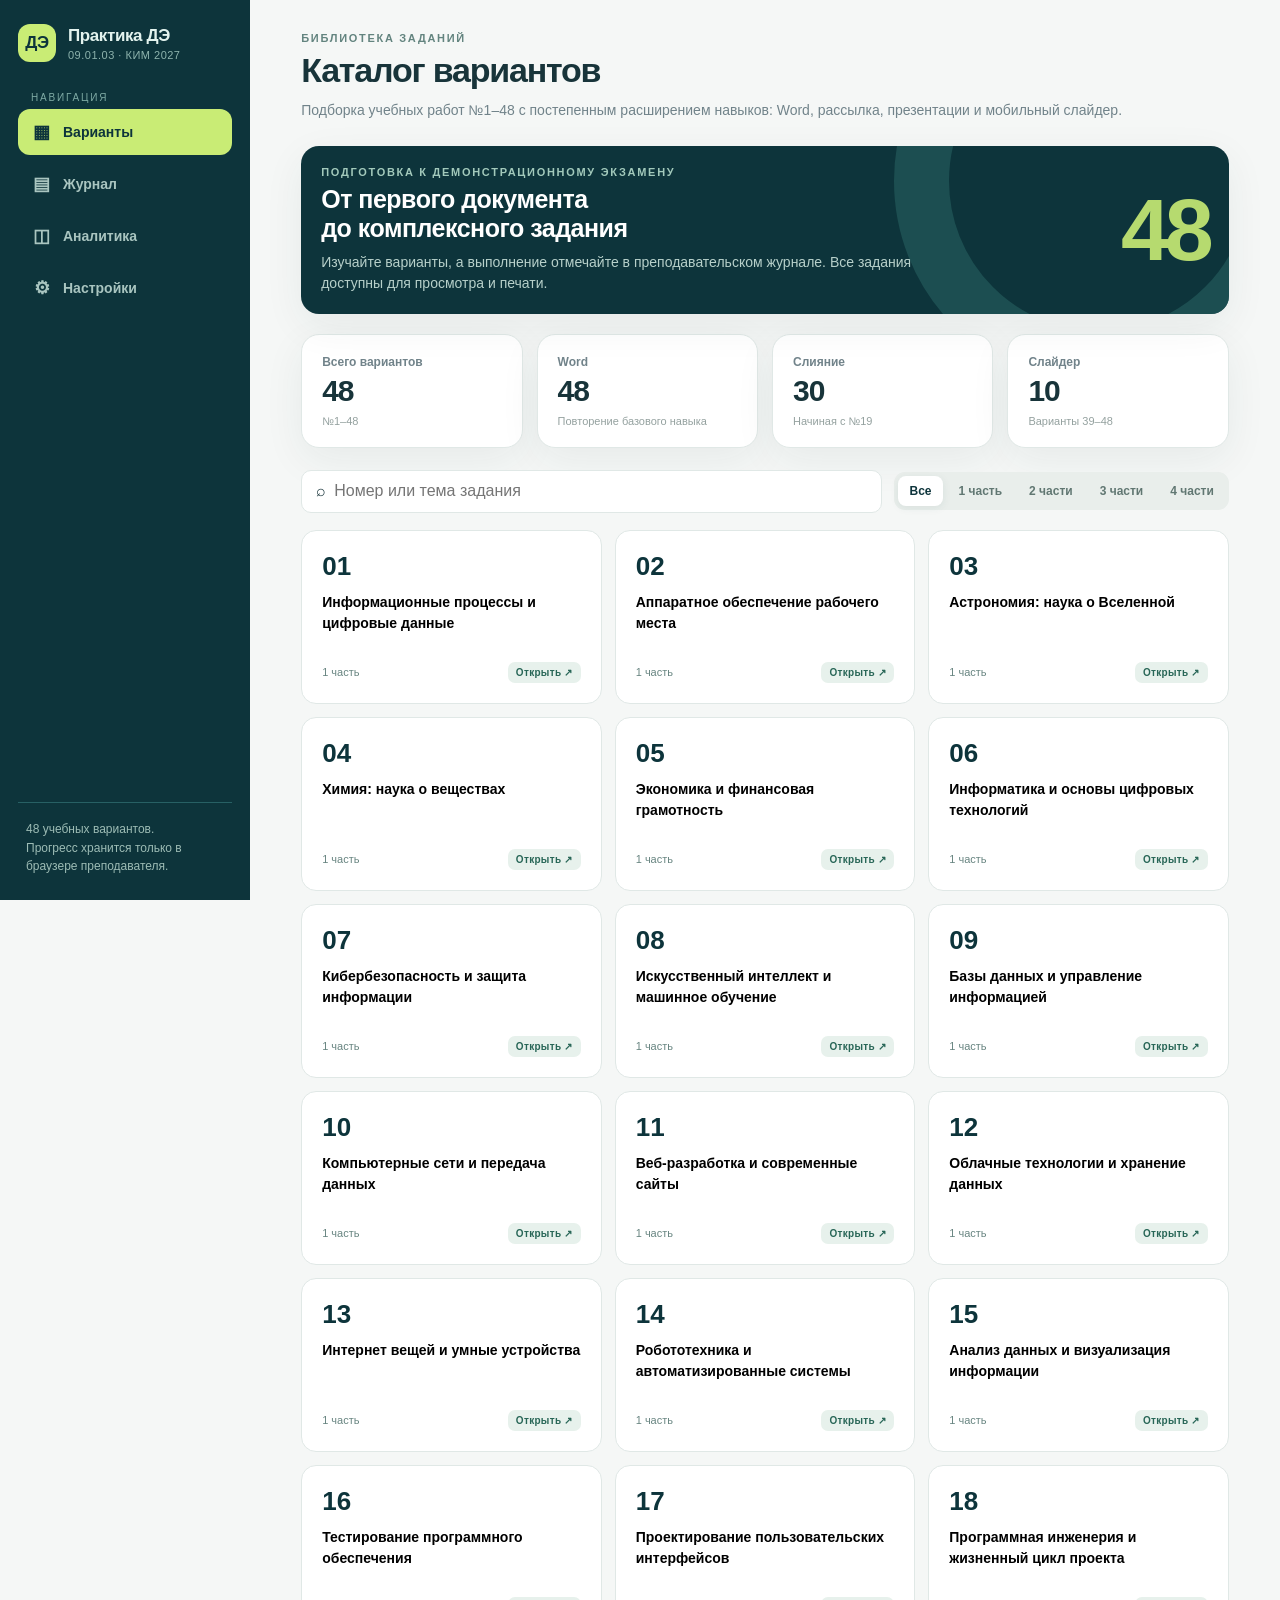
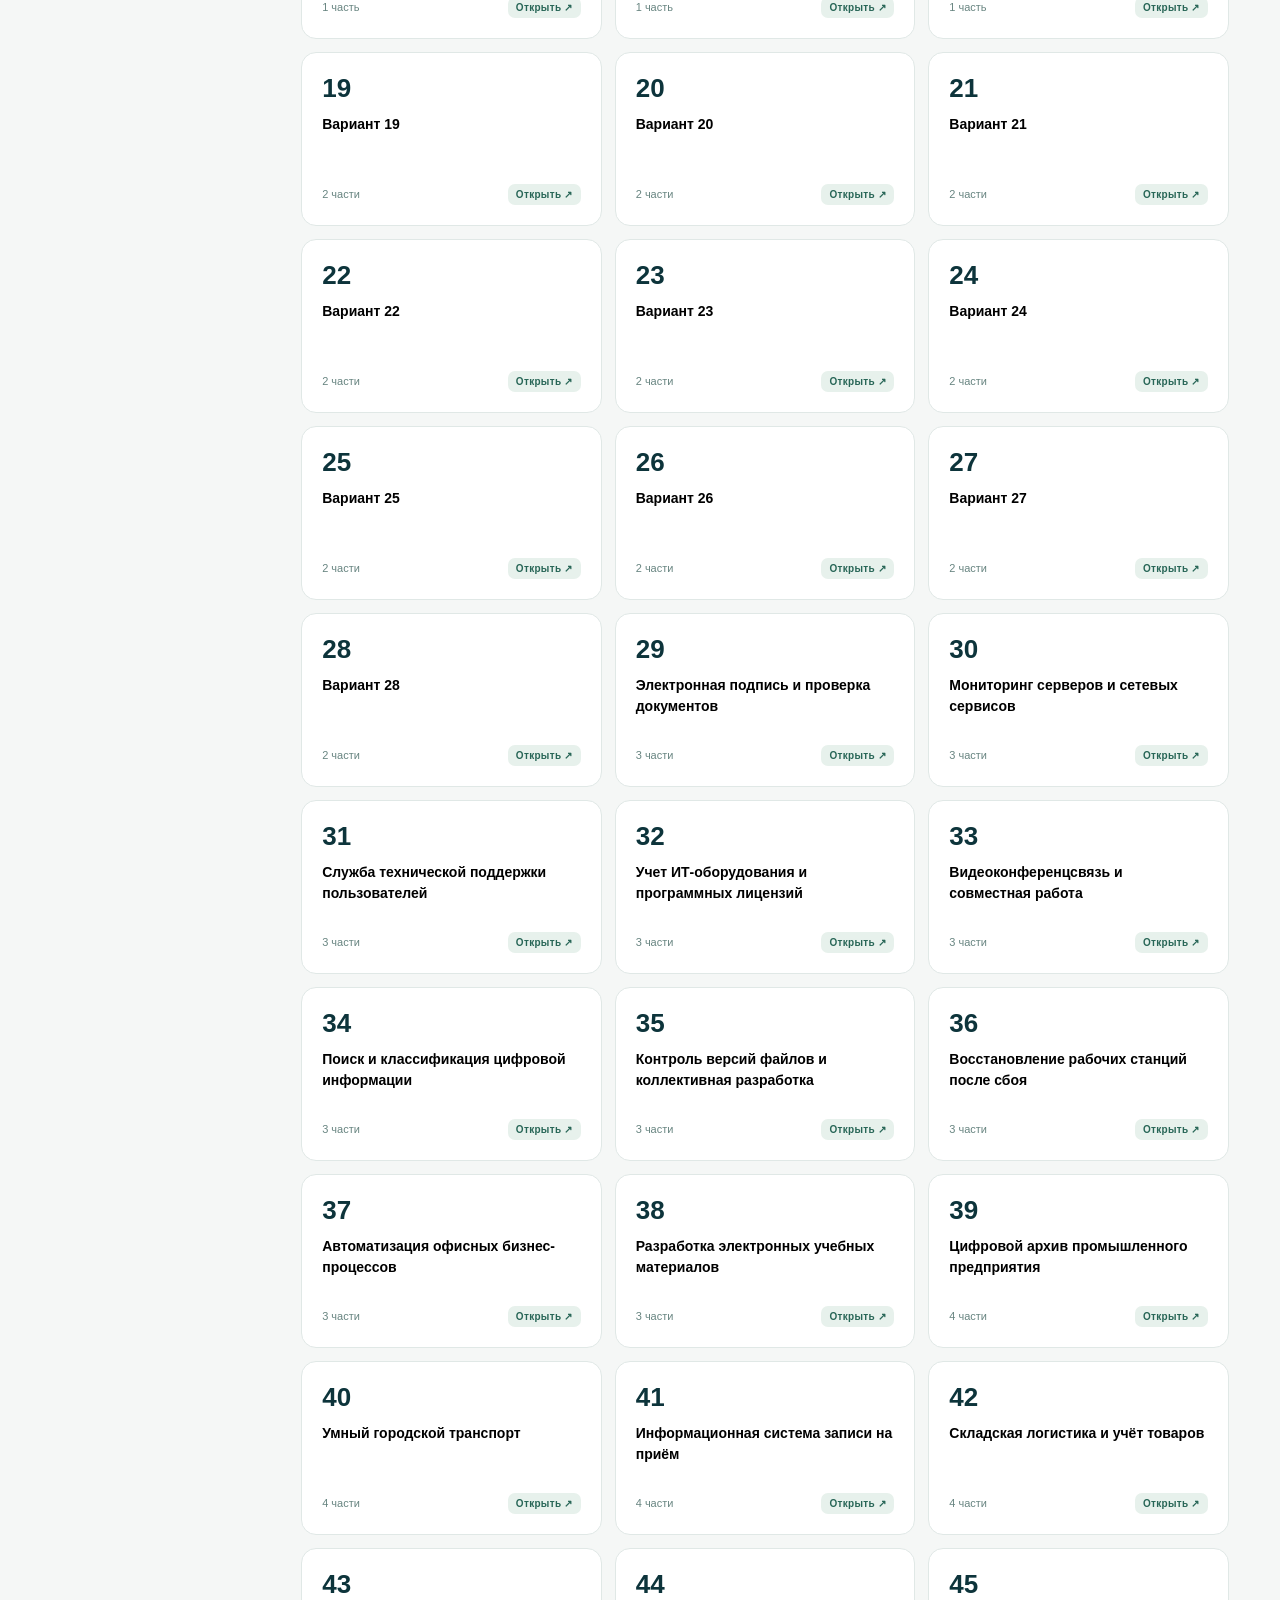
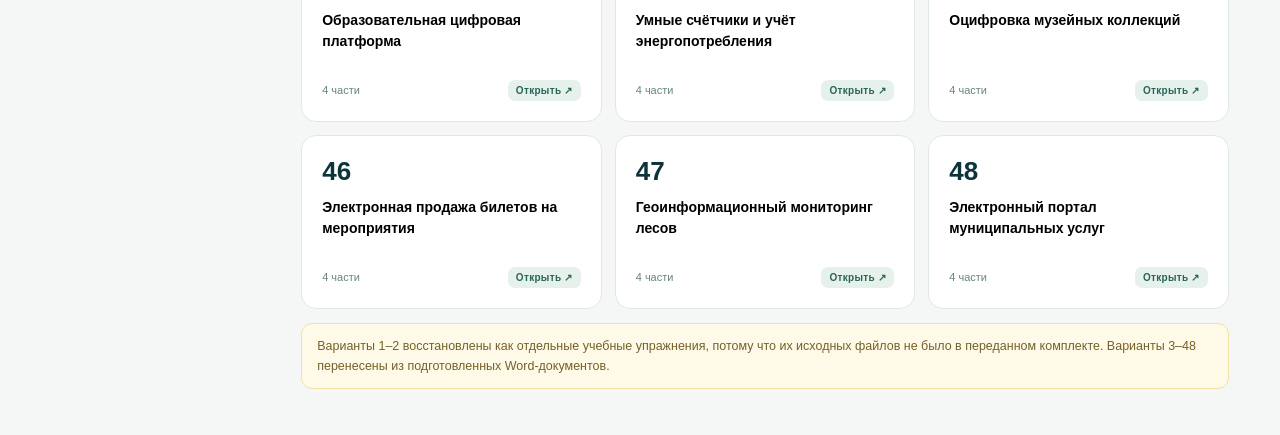
==== index.html @ da694d98 "Move DE 09.01.03 practice site to its own repository" ====
<!doctype html>
<html lang="ru"><head><meta charset="utf-8"><meta name="viewport" content="width=device-width,initial-scale=1"><meta name="theme-color" content="#0f3e45"><meta name="description" content="Варианты 1–48 по подготовке к демонстрационному экзамену 09.01.03 и личный журнал успеваемости."><title>Практика ДЭ · варианты и журнал</title><link rel="stylesheet" href="styles.css?v=20261108-3"></head>
<body><div id="app"><div class="loading">Загружаем практикум…</div></div><script src="variants-data.js?v=20261108-3"></script><script src="kim-visuals-2027.js?v=20261108-3"></script><script src="app.js?v=20261108-3"></script></body></html>
---- styles.css ----
:root{--bg:#f5f7f6;--paper:#fff;--ink:#18343a;--muted:#71838a;--teal:#14535c;--deep:#0d343b;--lime:#c9ec75;--line:#e0e8e6;--shadow:0 12px 40px rgba(25,57,59,.065);--good:#157c58;--warn:#b77a20;--bad:#b94c4c}*{box-sizing:border-box}html{scroll-behavior:smooth}body{font-family:Inter,'Segoe UI',Arial,sans-serif;color:var(--ink);background:var(--bg);margin:0}button,input,select,textarea{font:inherit}button{cursor:pointer}a{color:inherit;text-decoration:none}#app{min-height:100vh}.shell{display:grid;grid-template-columns:250px minmax(0,1fr);min-height:100vh}.sidebar{background:var(--deep);color:#e3f3ee;padding:24px 18px;display:flex;flex-direction:column;gap:24px;position:sticky;top:0;height:100vh}.brand{display:flex;gap:12px;align-items:center;font-weight:800;font-size:17px;letter-spacing:-.4px}.brand-icon{height:38px;width:38px;background:var(--lime);color:var(--deep);display:grid;place-items:center;border-radius:12px;font-weight:900}.brand small{display:block;color:#8db3ad;font-size:11px;font-weight:500;letter-spacing:.5px;margin-top:3px}.side-label{font-size:10px;text-transform:uppercase;letter-spacing:1.8px;color:#7eaaa4;margin:6px 13px}.nav{display:flex;flex-direction:column;gap:6px}.nav button{border:0;color:#a9c5c0;background:transparent;text-align:left;border-radius:12px;display:flex;gap:12px;padding:12px 14px;align-items:center;font-size:14px;font-weight:600;width:100%}.nav button:hover{background:#1a5055;color:white}.nav button.active{color:var(--deep);background:var(--lime)}.nav .glyph{font-size:18px;width:19px;text-align:center}.side-foot{margin-top:auto;border-top:1px solid #276064;padding:17px 8px 0;color:#9dbcb5;font-size:12px;line-height:1.55}.main{padding:32px clamp(18px,4vw,56px);min-width:0}.page-top{display:flex;align-items:center;justify-content:space-between;gap:15px;flex-wrap:wrap;margin-bottom:24px}.eyebrow{color:#63847f;font-size:11px;letter-spacing:1.7px;text-transform:uppercase;font-weight:800;margin-bottom:7px}.h1{font-size:clamp(25px,3vw,34px);letter-spacing:-1.2px;margin:0;line-height:1.13}.subtitle{font-size:14px;color:var(--muted);margin:10px 0 0;max-width:850px;line-height:1.6}.btn{display:inline-flex;gap:8px;align-items:center;justify-content:center;border-radius:10px;border:1px solid var(--line);padding:10px 15px;background:#fff;color:var(--ink);font-weight:650;font-size:13px;white-space:nowrap}.btn:hover{background:#eef6f2}.btn:focus-visible,.nav button:focus-visible,.variant-card:focus-visible,input:focus-visible,select:focus-visible{outline:3px solid #a5d5a0;outline-offset:2px}.btn.primary{background:var(--teal);color:#fff;border-color:var(--teal)}.btn.primary:hover{background:var(--deep)}.btn.dark{background:var(--deep);color:#fff;border-color:var(--deep)}.btn.bad{color:var(--bad);border-color:#efd4d4}.btn.small{padding:7px 10px;font-size:12px}.btn:disabled{opacity:.5;cursor:not-allowed}.row{display:flex;align-items:center;gap:10px}.row.wrap{flex-wrap:wrap}.grow{flex:1}.card{border:1px solid var(--line);border-radius:18px;background:var(--paper);box-shadow:var(--shadow);padding:20px}.hero{background:var(--deep);border:0;color:#fff;display:flex;align-items:center;justify-content:space-between;gap:20px;min-height:164px;position:relative;overflow:hidden}.hero:before{content:'';width:300px;height:300px;border:55px solid #235a5b;position:absolute;border-radius:50%;right:-75px;top:-170px;opacity:.7}.hero p{color:#b7d0ca;margin:9px 0 0;font-size:14px;line-height:1.5;max-width:620px}.hero h2{font-size:25px;margin:0;position:relative;letter-spacing:-.5px}.hero .number{font-size:88px;letter-spacing:-5px;color:var(--lime);font-weight:900;opacity:.9;position:relative}.stats{display:grid;grid-template-columns:repeat(4,minmax(0,1fr));gap:14px;margin:20px 0}.stat .stat-value{font-size:30px;letter-spacing:-1px;font-weight:850;margin:5px 0}.stat .stat-label{font-size:12px;color:var(--muted);font-weight:650}.stat .stat-note{font-size:11px;color:#94a19f;margin-top:7px}.toolbar{display:flex;align-items:center;gap:12px;margin:22px 0 17px;flex-wrap:wrap}.search{display:flex;gap:8px;align-items:center;background:#fff;border:1px solid var(--line);border-radius:10px;padding:0 14px;min-height:43px;flex:1;min-width:180px}.search input{background:transparent;border:0;outline:0;padding:10px 0;width:100%;min-width:0}.filter-tabs{display:flex;gap:5px;padding:4px;background:#e9eeeb;border-radius:11px;flex-wrap:wrap}.filter-tabs button{border:0;background:transparent;color:#617772;padding:8px 11px;border-radius:8px;font-size:12px;font-weight:700}.filter-tabs button.active{background:#fff;color:var(--deep);box-shadow:0 2px 8px #1c514e14}.variant-grid{display:grid;grid-template-columns:repeat(auto-fill,minmax(228px,1fr));gap:13px}.variant-card{padding:20px;border:1px solid var(--line);border-radius:15px;background:#fff;display:flex;flex-direction:column;align-items:stretch;text-align:left;min-height:174px;transition:transform .16s,box-shadow .16s}.variant-card:hover{transform:translateY(-2px);box-shadow:var(--shadow);border-color:#9dcbb6}.variant-card .variant-id{font-size:26px;font-weight:850;color:var(--deep)}.variant-card h3{font-size:14px;line-height:1.5;font-weight:700;margin:10px 0 12px}.variant-card .variant-footer{margin-top:auto;display:flex;align-items:center;justify-content:space-between;color:#688581;font-size:11px}.chip{border-radius:7px;background:#e7f1ec;color:#286657;padding:5px 8px;font-size:10px;font-weight:800;letter-spacing:.3px}.chip.muted{background:#f1f1f1;color:#7f8b89}.breadcrumbs{display:flex;gap:8px;align-items:center;color:var(--muted);font-size:12px;margin-bottom:12px}.breadcrumbs button{border:0;background:none;color:var(--teal);padding:0;text-decoration:underline}.task-meta{margin:0 0 20px;display:flex;align-items:center;gap:8px;flex-wrap:wrap}.task-content{font-family:'Segoe UI',Arial,sans-serif;font-size:13.5px;line-height:1.75;overflow-wrap:anywhere}.task-content h2{font-family:Inter,'Segoe UI',Arial,sans-serif;font-size:19px;line-height:1.3;margin:24px 0 10px}.task-content h3{font-size:16px;margin:22px 0 9px}.task-content h4{font-size:14px;margin:19px 0 8px}.task-content p{margin:8px 0}.task-content .task-bullet{margin-left:18px}.task-content img{display:block;max-width:100%;height:auto;margin:10px auto;border-radius:6px}.task-table-wrap{overflow-x:auto;margin:15px 0}.task-table{border-collapse:collapse;min-width:450px;font-size:12px;width:100%}.task-table th,.task-table td{border:1px solid #d1dcd8;text-align:left;vertical-align:top;padding:7px;min-width:75px}.task-table th{background:#eaf2ee}.backlink{border:0;background:none;color:var(--teal);font-size:13px;font-weight:700}.side-panel{background:#f3f8f5;padding:15px 19px;border-radius:13px;color:#345b52;border:1px solid #e0ede5;font-size:13px;line-height:1.6}.panel-grid{display:grid;grid-template-columns:1fr 280px;gap:18px}.notice{background:#fffae7;color:#756029;border:1px solid #f1e1a7;padding:12px 15px;border-radius:11px;font-size:12.5px;line-height:1.6;margin:14px 0}.muted{color:var(--muted)}.table-shell{overflow:auto;background:#fff;border:1px solid var(--line);border-radius:16px;box-shadow:var(--shadow)}.grade-table{border-collapse:separate;border-spacing:0;width:100%;min-width:800px;font-size:12px}.grade-table th,.grade-table td{border-bottom:1px solid #e9efed;padding:9px 10px;text-align:center;vertical-align:middle}.grade-table thead th{position:sticky;top:0;background:#ecf3f0;z-index:3;color:#3c6258;white-space:nowrap}.grade-table .student-name{text-align:left;min-width:250px;position:sticky;left:0;background:#fff;z-index:2;font-weight:650}.grade-table thead .student-name{background:#ecf3f0;z-index:4}.grade-table tr:hover td{background:#f8fcf9}.grade-table tr:hover td.student-name{background:#f8fcf9}.score-cell{font-weight:800;white-space:nowrap}.grade-pill{display:inline-flex;justify-content:center;align-items:center;height:27px;min-width:27px;border-radius:9px;font-size:13px;font-weight:850;background:#edf0f0;color:#87928d}.grade-pill.g5{background:#e1f5e8;color:#167b4c}.grade-pill.g4{background:#e1edff;color:#326aa4}.grade-pill.g3{background:#fff2cc;color:#a06d18}.grade-pill.g2{background:#ffe8e8;color:#b14343}.mark-btn{background:#eff2f1;border:0;border-radius:8px;padding:7px 10px;color:#6b807c;font-weight:700;min-width:50px}.mark-btn.partial{background:#fff1ca;color:#986e1a}.mark-btn.complete{background:#d9f6e8;color:#11674b}.mark-btn:hover{outline:2px solid #aacabb}.empty{padding:50px 24px;text-align:center}.empty h3{margin:10px 0 7px}.empty p{max-width:500px;margin:0 auto 16px;color:var(--muted);line-height:1.6;font-size:13px}.table-actions{display:flex;flex-wrap:wrap;gap:10px}.field,select.field,textarea.field{border:1px solid #cfdcd7;background:#fff;border-radius:10px;padding:11px 13px;min-width:0;width:100%;font-size:13px;color:var(--ink)}.form-label{font-size:12px;font-weight:750;margin:0 0 6px;display:block}.modal-backdrop{position:fixed;inset:0;background:#0b292eb0;z-index:100;display:grid;place-items:center;padding:15px}.modal{background:#fff;width:min(560px,100%);max-height:min(90vh,950px);overflow-y:auto;padding:24px;border-radius:18px;box-shadow:0 25px 80px #09272a50}.modal h2{font-size:21px;margin:0 0 7px;letter-spacing:-.5px}.modal p{color:var(--muted);font-size:13px;line-height:1.55}.modal .modal-footer{display:flex;align-items:center;justify-content:flex-end;gap:10px;margin-top:23px;flex-wrap:wrap}.checkbox-grid{display:grid;grid-template-columns:repeat(8,1fr);gap:8px;margin:15px 0;max-height:230px;overflow-y:auto}.checkbox-grid label{cursor:pointer;font-weight:700;font-size:12px;text-align:center;position:relative;border:1px solid var(--line);padding:9px 3px;border-radius:8px}.checkbox-grid label.selected{background:#d7ebdf;color:#185c47;border-color:#93bca6}.checkbox-grid input{position:absolute;opacity:0;pointer-events:none}.checkrow{display:flex;gap:11px;padding:13px 0;align-items:center;border-bottom:1px solid #edf0ee}.checkrow input{height:20px;width:20px;accent-color:var(--teal)}.checkrow span{font-size:13px}.chart-bars{display:flex;gap:12px;align-items:flex-end;height:160px;margin:20px 0 5px}.chart-bars .column{flex:1;display:flex;align-items:center;flex-direction:column;gap:8px;height:100%;justify-content:flex-end}.bar{width:100%;max-width:80px;border-radius:7px 7px 0 0;background:#8fcdbb;min-height:3px}.bar.g5{background:#69b885}.bar.g4{background:#83a9de}.bar.g3{background:#dfb76a}.bar.g2{background:#dd8f8f}.settings-group{margin-bottom:22px}.settings-group h3{font-size:15px}.group-chip{font-size:12px;padding:8px 10px;border-radius:9px;background:#e8f0eb;color:#275a4e}.privacy{background:#fff6df;border:1px solid #e9dcaa;border-radius:13px;padding:16px 18px;font-size:12.5px;color:#66593a;line-height:1.7}.hidden{display:none!important}.loading{display:grid;place-items:center;min-height:100vh;color:var(--muted)}@media(max-width:850px){.shell{display:block}.sidebar{height:auto;position:relative;padding:12px 16px;display:block}.brand{display:none}.side-label,.side-foot{display:none}.nav{flex-direction:row;overflow-x:auto}.nav button{width:auto;white-space:nowrap;padding:10px}.main{padding:22px 14px}.panel-grid{grid-template-columns:1fr}.stats{grid-template-columns:repeat(2,minmax(0,1fr))}.hero .number{font-size:55px}.checkbox-grid{grid-template-columns:repeat(6,1fr)}}@media print{.sidebar,.page-top .row,.toolbar,.breadcrumbs,.task-meta .btn,.btn,.notice,.side-panel{display:none!important}.shell{display:block}.main{padding:0}.card{box-shadow:none;border:0}.panel-grid{display:block}.task-content{font-size:11pt}}
/* Оригинальный формат уведомления для учебного слияния (варианты 39–48). */
.kim-letter{font-family:Arial,'Segoe UI',sans-serif;font-size:13px;line-height:1.27;color:#111;background:#fff;border:1px solid #ddd;padding:18px 18px 20px;max-width:870px;margin:15px auto;overflow-wrap:normal;word-break:normal}
.kim-letter-header{display:grid;grid-template-columns:58% 42%;border:1px solid #444;align-items:stretch;min-height:218px}
.kim-letter-sender{padding:10px 11px;line-height:1.21;overflow-wrap:anywhere}
.kim-letter-recipient{border-left:1px solid #444;padding:16px 12px;display:flex;flex-direction:column;justify-content:center;line-height:1.45;overflow-wrap:anywhere}
.kim-letter-subject{margin-top:20px}
.kim-letter-greeting{text-align:center;margin-top:25px;font-size:13px}
.kim-letter-underline{display:inline-block;border-bottom:1px solid #333;min-width:155px;padding-bottom:1px}
.kim-letter-hint{font-size:10.5px;font-style:italic;text-align:center;margin-top:6px}
.task-content .kim-letter p{margin:22px 0 0}
.task-content .kim-letter p.kim-letter-signoff{margin-top:22px}
.task-content .kim-letter p.kim-letter-signature{margin-top:12px}
@media(max-width:700px){.kim-letter{font-size:11px;padding:8px}.kim-letter-sender,.kim-letter-recipient{padding:8px;font-size:10px}.kim-letter-greeting{margin-top:16px}.kim-letter-underline{min-width:105px}}
@media print{.kim-letter{border:0;max-width:none;padding:0;margin:18px 0;break-inside:avoid}.kim-letter-header{min-height:210px}}

/* Иллюстрация слайдера для учебных вариантов 39–48. */
.slider-example-figure{margin:18px 0 24px;padding:14px;background:#eef4f5;border:1px solid #d8e4e7;border-radius:16px}
.slider-example-figure img{display:block;width:100%;height:auto;max-width:740px;margin:0 auto;border-radius:12px}
.slider-example-figure figcaption{font-size:13px;line-height:1.55;color:#405e66;margin:10px 6px 2px;text-align:center}
.kim-demo-tip{font-size:13px;border-left:3px solid #368196;background:#eef6f8;padding:12px 14px;margin:15px 0}
@media print{.slider-example-figure{break-inside:avoid}.kim-demo-tip{break-inside:avoid}}
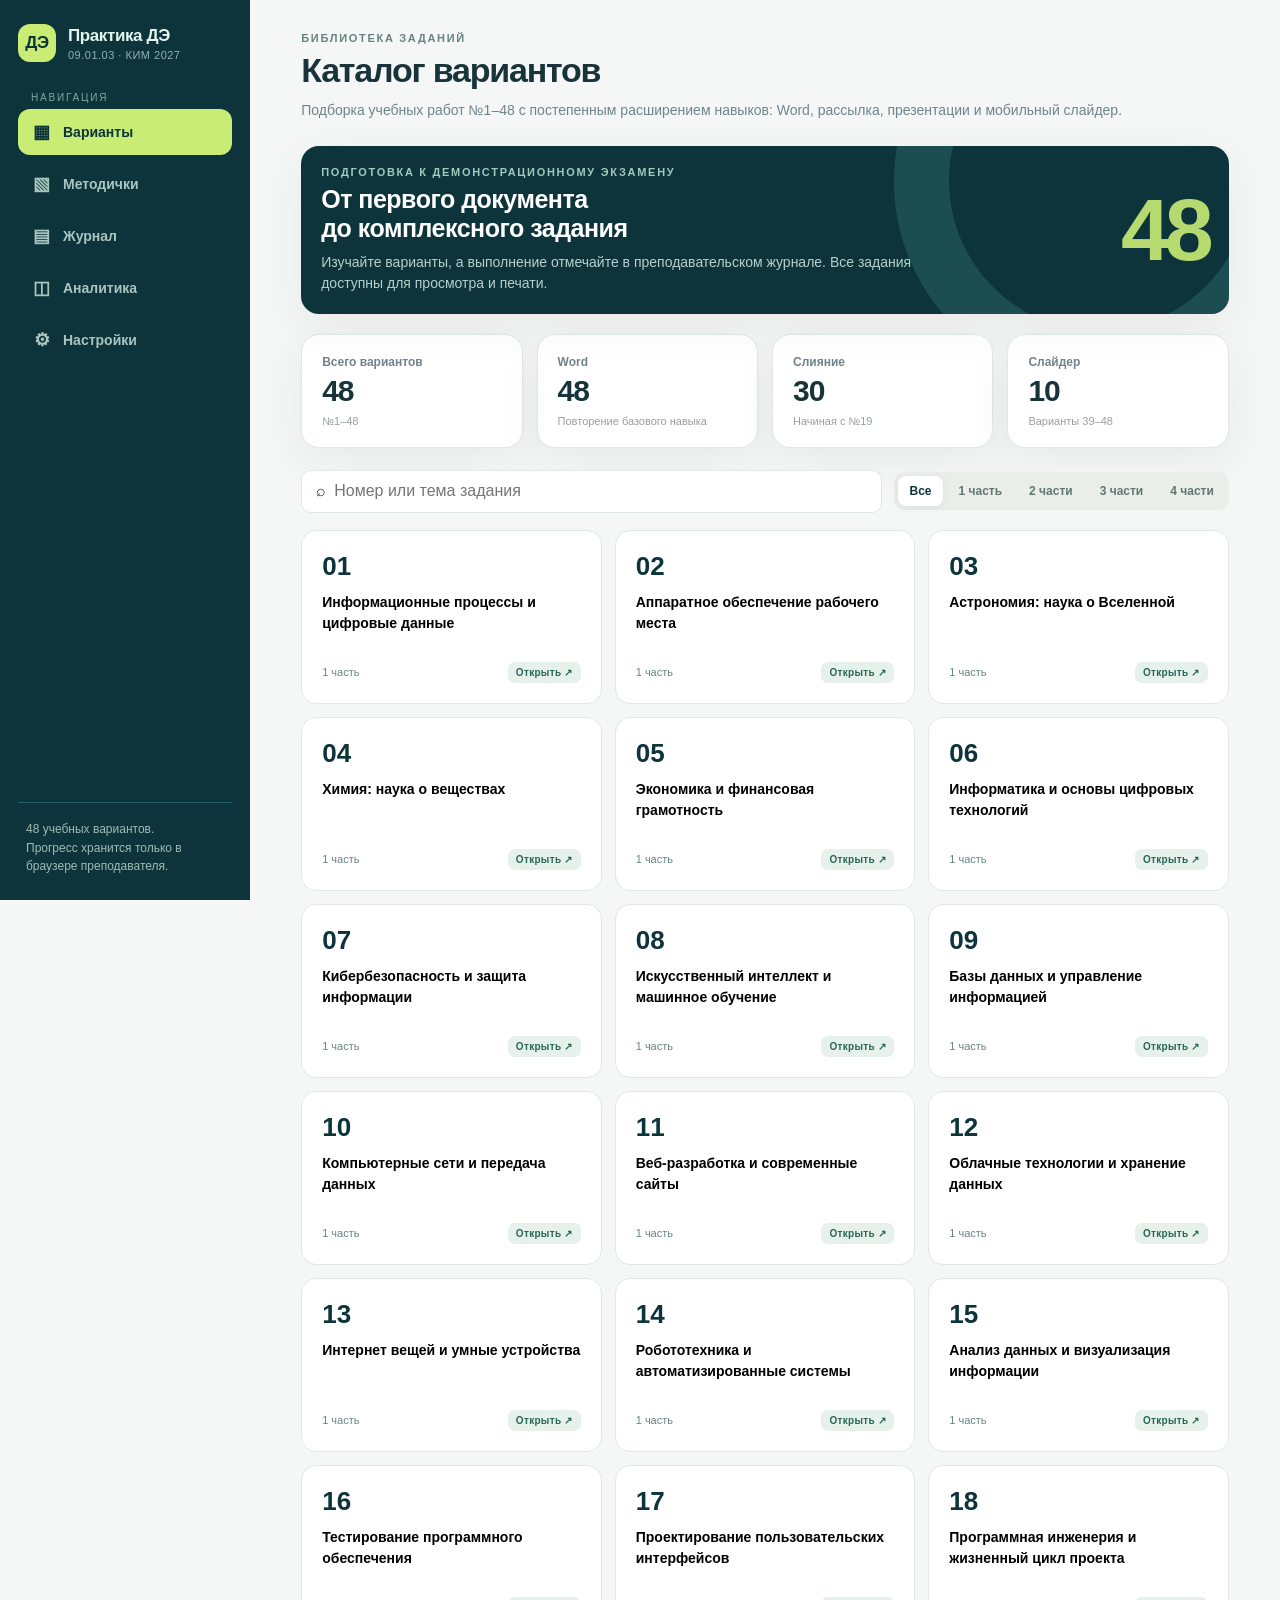
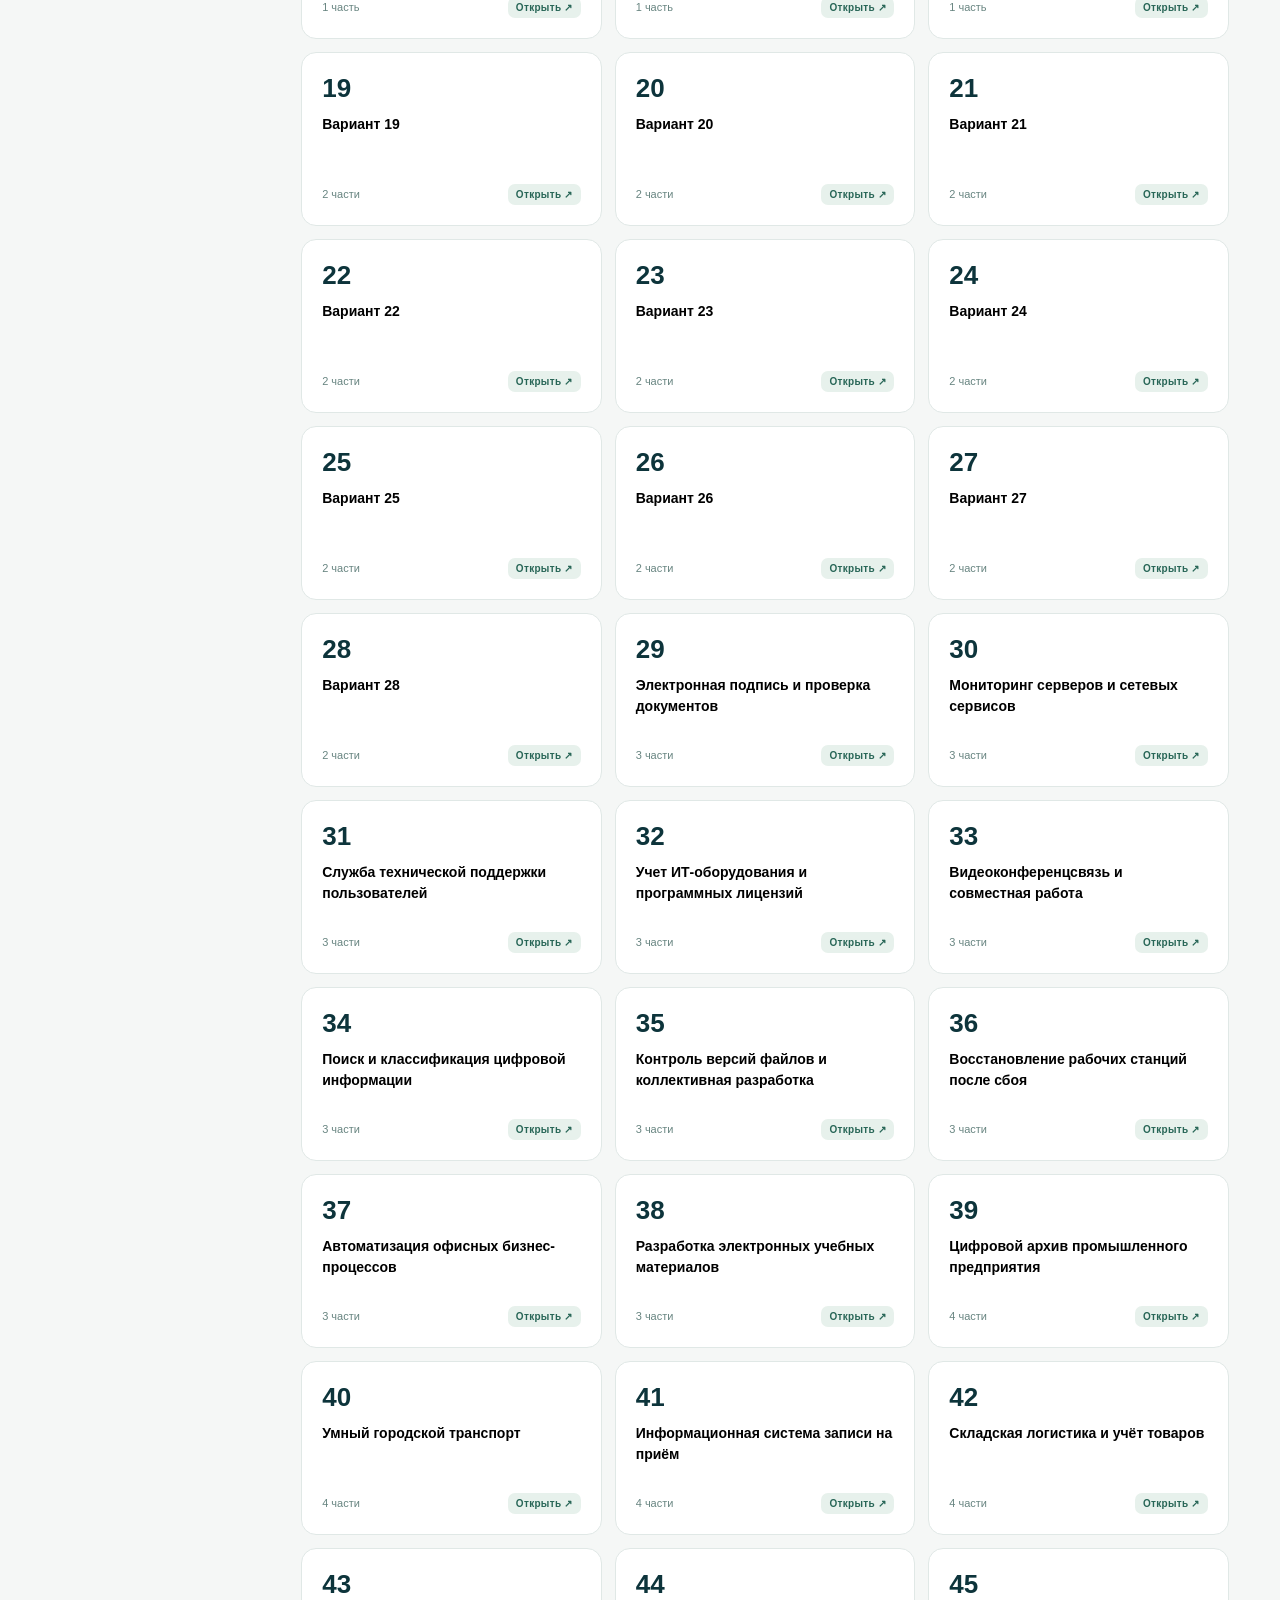
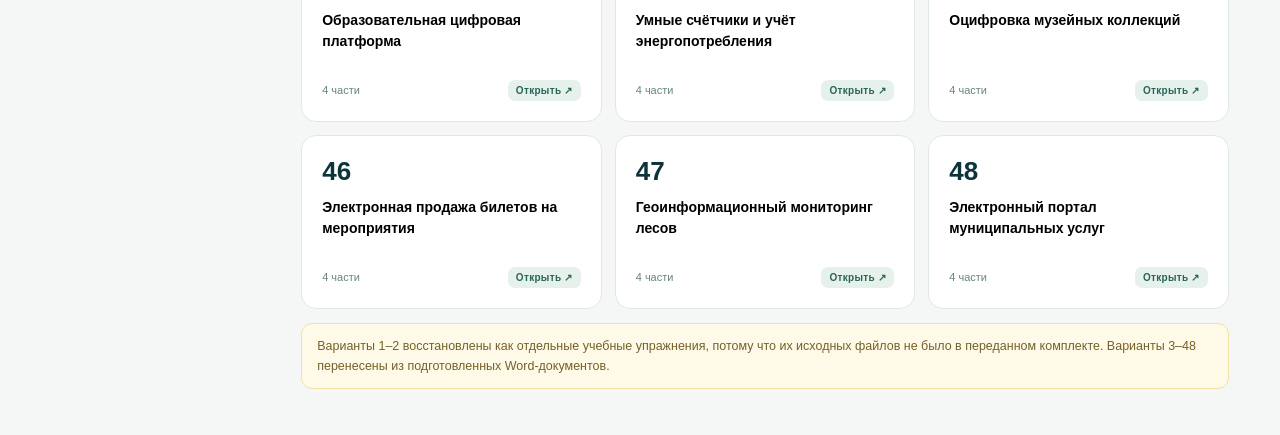
==== commit 04dd5998: "Add step-by-step guides for all four practice tasks" ====
--- a/index.html
+++ b/index.html
@@ -1,3 +1,3 @@
 <!doctype html>
-<html lang="ru"><head><meta charset="utf-8"><meta name="viewport" content="width=device-width,initial-scale=1"><meta name="theme-color" content="#0f3e45"><meta name="description" content="Варианты 1–48 по подготовке к демонстрационному экзамену 09.01.03 и личный журнал успеваемости."><title>Практика ДЭ · варианты и журнал</title><link rel="stylesheet" href="styles.css?v=20261108-3"></head>
-<body><div id="app"><div class="loading">Загружаем практикум…</div></div><script src="variants-data.js?v=20261108-3"></script><script src="kim-visuals-2027.js?v=20261108-3"></script><script src="app.js?v=20261108-3"></script></body></html>+<html lang="ru"><head><meta charset="utf-8"><meta name="viewport" content="width=device-width,initial-scale=1"><meta name="theme-color" content="#0f3e45"><meta name="description" content="Варианты 1–48 по подготовке к демонстрационному экзамену 09.01.03 с пошаговыми методичками и личным журналом успеваемости."><title>Практика ДЭ · варианты и журнал</title><link rel="stylesheet" href="styles.css?v=20261109-1"></head>
+<body><div id="app"><div class="loading">Загружаем практикум…</div></div><script src="variants-data.js?v=20261108-3"></script><script src="kim-visuals-2027.js?v=20261108-3"></script><script src="app.js?v=20261109-1"></script></body></html>
--- a/styles.css
+++ b/styles.css
@@ -1,4 +1,4 @@
-:root{--bg:#f5f7f6;--paper:#fff;--ink:#18343a;--muted:#71838a;--teal:#14535c;--deep:#0d343b;--lime:#c9ec75;--line:#e0e8e6;--shadow:0 12px 40px rgba(25,57,59,.065);--good:#157c58;--warn:#b77a20;--bad:#b94c4c}*{box-sizing:border-box}html{scroll-behavior:smooth}body{font-family:Inter,'Segoe UI',Arial,sans-serif;color:var(--ink);background:var(--bg);margin:0}button,input,select,textarea{font:inherit}button{cursor:pointer}a{color:inherit;text-decoration:none}#app{min-height:100vh}.shell{display:grid;grid-template-columns:250px minmax(0,1fr);min-height:100vh}.sidebar{background:var(--deep);color:#e3f3ee;padding:24px 18px;display:flex;flex-direction:column;gap:24px;position:sticky;top:0;height:100vh}.brand{display:flex;gap:12px;align-items:center;font-weight:800;font-size:17px;letter-spacing:-.4px}.brand-icon{height:38px;width:38px;background:var(--lime);color:var(--deep);display:grid;place-items:center;border-radius:12px;font-weight:900}.brand small{display:block;color:#8db3ad;font-size:11px;font-weight:500;letter-spacing:.5px;margin-top:3px}.side-label{font-size:10px;text-transform:uppercase;letter-spacing:1.8px;color:#7eaaa4;margin:6px 13px}.nav{display:flex;flex-direction:column;gap:6px}.nav button{border:0;color:#a9c5c0;background:transparent;text-align:left;border-radius:12px;display:flex;gap:12px;padding:12px 14px;align-items:center;font-size:14px;font-weight:600;width:100%}.nav button:hover{background:#1a5055;color:white}.nav button.active{color:var(--deep);background:var(--lime)}.nav .glyph{font-size:18px;width:19px;text-align:center}.side-foot{margin-top:auto;border-top:1px solid #276064;padding:17px 8px 0;color:#9dbcb5;font-size:12px;line-height:1.55}.main{padding:32px clamp(18px,4vw,56px);min-width:0}.page-top{display:flex;align-items:center;justify-content:space-between;gap:15px;flex-wrap:wrap;margin-bottom:24px}.eyebrow{color:#63847f;font-size:11px;letter-spacing:1.7px;text-transform:uppercase;font-weight:800;margin-bottom:7px}.h1{font-size:clamp(25px,3vw,34px);letter-spacing:-1.2px;margin:0;line-height:1.13}.subtitle{font-size:14px;color:var(--muted);margin:10px 0 0;max-width:850px;line-height:1.6}.btn{display:inline-flex;gap:8px;align-items:center;justify-content:center;border-radius:10px;border:1px solid var(--line);padding:10px 15px;background:#fff;color:var(--ink);font-weight:650;font-size:13px;white-space:nowrap}.btn:hover{background:#eef6f2}.btn:focus-visible,.nav button:focus-visible,.variant-card:focus-visible,input:focus-visible,select:focus-visible{outline:3px solid #a5d5a0;outline-offset:2px}.btn.primary{background:var(--teal);color:#fff;border-color:var(--teal)}.btn.primary:hover{background:var(--deep)}.btn.dark{background:var(--deep);color:#fff;border-color:var(--deep)}.btn.bad{color:var(--bad);border-color:#efd4d4}.btn.small{padding:7px 10px;font-size:12px}.btn:disabled{opacity:.5;cursor:not-allowed}.row{display:flex;align-items:center;gap:10px}.row.wrap{flex-wrap:wrap}.grow{flex:1}.card{border:1px solid var(--line);border-radius:18px;background:var(--paper);box-shadow:var(--shadow);padding:20px}.hero{background:var(--deep);border:0;color:#fff;display:flex;align-items:center;justify-content:space-between;gap:20px;min-height:164px;position:relative;overflow:hidden}.hero:before{content:'';width:300px;height:300px;border:55px solid #235a5b;position:absolute;border-radius:50%;right:-75px;top:-170px;opacity:.7}.hero p{color:#b7d0ca;margin:9px 0 0;font-size:14px;line-height:1.5;max-width:620px}.hero h2{font-size:25px;margin:0;position:relative;letter-spacing:-.5px}.hero .number{font-size:88px;letter-spacing:-5px;color:var(--lime);font-weight:900;opacity:.9;position:relative}.stats{display:grid;grid-template-columns:repeat(4,minmax(0,1fr));gap:14px;margin:20px 0}.stat .stat-value{font-size:30px;letter-spacing:-1px;font-weight:850;margin:5px 0}.stat .stat-label{font-size:12px;color:var(--muted);font-weight:650}.stat .stat-note{font-size:11px;color:#94a19f;margin-top:7px}.toolbar{display:flex;align-items:center;gap:12px;margin:22px 0 17px;flex-wrap:wrap}.search{display:flex;gap:8px;align-items:center;background:#fff;border:1px solid var(--line);border-radius:10px;padding:0 14px;min-height:43px;flex:1;min-width:180px}.search input{background:transparent;border:0;outline:0;padding:10px 0;width:100%;min-width:0}.filter-tabs{display:flex;gap:5px;padding:4px;background:#e9eeeb;border-radius:11px;flex-wrap:wrap}.filter-tabs button{border:0;background:transparent;color:#617772;padding:8px 11px;border-radius:8px;font-size:12px;font-weight:700}.filter-tabs button.active{background:#fff;color:var(--deep);box-shadow:0 2px 8px #1c514e14}.variant-grid{display:grid;grid-template-columns:repeat(auto-fill,minmax(228px,1fr));gap:13px}.variant-card{padding:20px;border:1px solid var(--line);border-radius:15px;background:#fff;display:flex;flex-direction:column;align-items:stretch;text-align:left;min-height:174px;transition:transform .16s,box-shadow .16s}.variant-card:hover{transform:translateY(-2px);box-shadow:var(--shadow);border-color:#9dcbb6}.variant-card .variant-id{font-size:26px;font-weight:850;color:var(--deep)}.variant-card h3{font-size:14px;line-height:1.5;font-weight:700;margin:10px 0 12px}.variant-card .variant-footer{margin-top:auto;display:flex;align-items:center;justify-content:space-between;color:#688581;font-size:11px}.chip{border-radius:7px;background:#e7f1ec;color:#286657;padding:5px 8px;font-size:10px;font-weight:800;letter-spacing:.3px}.chip.muted{background:#f1f1f1;color:#7f8b89}.breadcrumbs{display:flex;gap:8px;align-items:center;color:var(--muted);font-size:12px;margin-bottom:12px}.breadcrumbs button{border:0;background:none;color:var(--teal);padding:0;text-decoration:underline}.task-meta{margin:0 0 20px;display:flex;align-items:center;gap:8px;flex-wrap:wrap}.task-content{font-family:'Segoe UI',Arial,sans-serif;font-size:13.5px;line-height:1.75;overflow-wrap:anywhere}.task-content h2{font-family:Inter,'Segoe UI',Arial,sans-serif;font-size:19px;line-height:1.3;margin:24px 0 10px}.task-content h3{font-size:16px;margin:22px 0 9px}.task-content h4{font-size:14px;margin:19px 0 8px}.task-content p{margin:8px 0}.task-content .task-bullet{margin-left:18px}.task-content img{display:block;max-width:100%;height:auto;margin:10px auto;border-radius:6px}.task-table-wrap{overflow-x:auto;margin:15px 0}.task-table{border-collapse:collapse;min-width:450px;font-size:12px;width:100%}.task-table th,.task-table td{border:1px solid #d1dcd8;text-align:left;vertical-align:top;padding:7px;min-width:75px}.task-table th{background:#eaf2ee}.backlink{border:0;background:none;color:var(--teal);font-size:13px;font-weight:700}.side-panel{background:#f3f8f5;padding:15px 19px;border-radius:13px;color:#345b52;border:1px solid #e0ede5;font-size:13px;line-height:1.6}.panel-grid{display:grid;grid-template-columns:1fr 280px;gap:18px}.notice{background:#fffae7;color:#756029;border:1px solid #f1e1a7;padding:12px 15px;border-radius:11px;font-size:12.5px;line-height:1.6;margin:14px 0}.muted{color:var(--muted)}.table-shell{overflow:auto;background:#fff;border:1px solid var(--line);border-radius:16px;box-shadow:var(--shadow)}.grade-table{border-collapse:separate;border-spacing:0;width:100%;min-width:800px;font-size:12px}.grade-table th,.grade-table td{border-bottom:1px solid #e9efed;padding:9px 10px;text-align:center;vertical-align:middle}.grade-table thead th{position:sticky;top:0;background:#ecf3f0;z-index:3;color:#3c6258;white-space:nowrap}.grade-table .student-name{text-align:left;min-width:250px;position:sticky;left:0;background:#fff;z-index:2;font-weight:650}.grade-table thead .student-name{background:#ecf3f0;z-index:4}.grade-table tr:hover td{background:#f8fcf9}.grade-table tr:hover td.student-name{background:#f8fcf9}.score-cell{font-weight:800;white-space:nowrap}.grade-pill{display:inline-flex;justify-content:center;align-items:center;height:27px;min-width:27px;border-radius:9px;font-size:13px;font-weight:850;background:#edf0f0;color:#87928d}.grade-pill.g5{background:#e1f5e8;color:#167b4c}.grade-pill.g4{background:#e1edff;color:#326aa4}.grade-pill.g3{background:#fff2cc;color:#a06d18}.grade-pill.g2{background:#ffe8e8;color:#b14343}.mark-btn{background:#eff2f1;border:0;border-radius:8px;padding:7px 10px;color:#6b807c;font-weight:700;min-width:50px}.mark-btn.partial{background:#fff1ca;color:#986e1a}.mark-btn.complete{background:#d9f6e8;color:#11674b}.mark-btn:hover{outline:2px solid #aacabb}.empty{padding:50px 24px;text-align:center}.empty h3{margin:10px 0 7px}.empty p{max-width:500px;margin:0 auto 16px;color:var(--muted);line-height:1.6;font-size:13px}.table-actions{display:flex;flex-wrap:wrap;gap:10px}.field,select.field,textarea.field{border:1px solid #cfdcd7;background:#fff;border-radius:10px;padding:11px 13px;min-width:0;width:100%;font-size:13px;color:var(--ink)}.form-label{font-size:12px;font-weight:750;margin:0 0 6px;display:block}.modal-backdrop{position:fixed;inset:0;background:#0b292eb0;z-index:100;display:grid;place-items:center;padding:15px}.modal{background:#fff;width:min(560px,100%);max-height:min(90vh,950px);overflow-y:auto;padding:24px;border-radius:18px;box-shadow:0 25px 80px #09272a50}.modal h2{font-size:21px;margin:0 0 7px;letter-spacing:-.5px}.modal p{color:var(--muted);font-size:13px;line-height:1.55}.modal .modal-footer{display:flex;align-items:center;justify-content:flex-end;gap:10px;margin-top:23px;flex-wrap:wrap}.checkbox-grid{display:grid;grid-template-columns:repeat(8,1fr);gap:8px;margin:15px 0;max-height:230px;overflow-y:auto}.checkbox-grid label{cursor:pointer;font-weight:700;font-size:12px;text-align:center;position:relative;border:1px solid var(--line);padding:9px 3px;border-radius:8px}.checkbox-grid label.selected{background:#d7ebdf;color:#185c47;border-color:#93bca6}.checkbox-grid input{position:absolute;opacity:0;pointer-events:none}.checkrow{display:flex;gap:11px;padding:13px 0;align-items:center;border-bottom:1px solid #edf0ee}.checkrow input{height:20px;width:20px;accent-color:var(--teal)}.checkrow span{font-size:13px}.chart-bars{display:flex;gap:12px;align-items:flex-end;height:160px;margin:20px 0 5px}.chart-bars .column{flex:1;display:flex;align-items:center;flex-direction:column;gap:8px;height:100%;justify-content:flex-end}.bar{width:100%;max-width:80px;border-radius:7px 7px 0 0;background:#8fcdbb;min-height:3px}.bar.g5{background:#69b885}.bar.g4{background:#83a9de}.bar.g3{background:#dfb76a}.bar.g2{background:#dd8f8f}.settings-group{margin-bottom:22px}.settings-group h3{font-size:15px}.group-chip{font-size:12px;padding:8px 10px;border-radius:9px;background:#e8f0eb;color:#275a4e}.privacy{background:#fff6df;border:1px solid #e9dcaa;border-radius:13px;padding:16px 18px;font-size:12.5px;color:#66593a;line-height:1.7}.hidden{display:none!important}.loading{display:grid;place-items:center;min-height:100vh;color:var(--muted)}@media(max-width:850px){.shell{display:block}.sidebar{height:auto;position:relative;padding:12px 16px;display:block}.brand{display:none}.side-label,.side-foot{display:none}.nav{flex-direction:row;overflow-x:auto}.nav button{width:auto;white-space:nowrap;padding:10px}.main{padding:22px 14px}.panel-grid{grid-template-columns:1fr}.stats{grid-template-columns:repeat(2,minmax(0,1fr))}.hero .number{font-size:55px}.checkbox-grid{grid-template-columns:repeat(6,1fr)}}@media print{.sidebar,.page-top .row,.toolbar,.breadcrumbs,.task-meta .btn,.btn,.notice,.side-panel{display:none!important}.shell{display:block}.main{padding:0}.card{box-shadow:none;border:0}.panel-grid{display:block}.task-content{font-size:11pt}}
+:root{--bg:#f5f7f6;--paper:#fff;--ink:#18343a;--muted:#71838a;--teal:#14535c;--deep:#0d343b;--lime:#c9ec75;--line:#e0e8e6;--shadow:0 12px 40px rgba(25,57,59,.065);--good:#157c58;--warn:#b77a20;--bad:#b94c4c}*{box-sizing:border-box}html{scroll-behavior:smooth}body{font-family:Inter,'Segoe UI',Arial,sans-serif;color:var(--ink);background:var(--bg);margin:0}button,input,select,textarea{font:inherit}button{cursor:pointer}a{color:inherit;text-decoration:none}#app{min-height:100vh}.shell{display:grid;grid-template-columns:250px minmax(0,1fr);min-height:100vh}.sidebar{background:var(--deep);color:#e3f3ee;padding:24px 18px;display:flex;flex-direction:column;gap:24px;position:sticky;top:0;height:100vh}.brand{display:flex;gap:12px;align-items:center;font-weight:800;font-size:17px;letter-spacing:-.4px}.brand-icon{height:38px;width:38px;background:var(--lime);color:var(--deep);display:grid;place-items:center;border-radius:12px;font-weight:900}.brand small{display:block;color:#8db3ad;font-size:11px;font-weight:500;letter-spacing:.5px;margin-top:3px}.side-label{font-size:10px;text-transform:uppercase;letter-spacing:1.8px;color:#7eaaa4;margin:6px 13px}.nav{display:flex;flex-direction:column;gap:6px}.nav button,.nav .nav-link{border:0;color:#a9c5c0;background:transparent;text-align:left;border-radius:12px;display:flex;gap:12px;padding:12px 14px;align-items:center;font-size:14px;font-weight:600;width:100%}.nav button:hover,.nav .nav-link:hover{background:#1a5055;color:white}.nav button.active{color:var(--deep);background:var(--lime)}.nav .glyph{font-size:18px;width:19px;text-align:center}.side-foot{margin-top:auto;border-top:1px solid #276064;padding:17px 8px 0;color:#9dbcb5;font-size:12px;line-height:1.55}.main{padding:32px clamp(18px,4vw,56px);min-width:0}.page-top{display:flex;align-items:center;justify-content:space-between;gap:15px;flex-wrap:wrap;margin-bottom:24px}.eyebrow{color:#63847f;font-size:11px;letter-spacing:1.7px;text-transform:uppercase;font-weight:800;margin-bottom:7px}.h1{font-size:clamp(25px,3vw,34px);letter-spacing:-1.2px;margin:0;line-height:1.13}.subtitle{font-size:14px;color:var(--muted);margin:10px 0 0;max-width:850px;line-height:1.6}.btn{display:inline-flex;gap:8px;align-items:center;justify-content:center;border-radius:10px;border:1px solid var(--line);padding:10px 15px;background:#fff;color:var(--ink);font-weight:650;font-size:13px;white-space:nowrap}.btn:hover{background:#eef6f2}.btn:focus-visible,.nav button:focus-visible,.nav .nav-link:focus-visible,.variant-card:focus-visible,input:focus-visible,select:focus-visible{outline:3px solid #a5d5a0;outline-offset:2px}.btn.primary{background:var(--teal);color:#fff;border-color:var(--teal)}.btn.primary:hover{background:var(--deep)}.btn.dark{background:var(--deep);color:#fff;border-color:var(--deep)}.btn.bad{color:var(--bad);border-color:#efd4d4}.btn.small{padding:7px 10px;font-size:12px}.btn:disabled{opacity:.5;cursor:not-allowed}.row{display:flex;align-items:center;gap:10px}.row.wrap{flex-wrap:wrap}.grow{flex:1}.card{border:1px solid var(--line);border-radius:18px;background:var(--paper);box-shadow:var(--shadow);padding:20px}.hero{background:var(--deep);border:0;color:#fff;display:flex;align-items:center;justify-content:space-between;gap:20px;min-height:164px;position:relative;overflow:hidden}.hero:before{content:'';width:300px;height:300px;border:55px solid #235a5b;position:absolute;border-radius:50%;right:-75px;top:-170px;opacity:.7}.hero p{color:#b7d0ca;margin:9px 0 0;font-size:14px;line-height:1.5;max-width:620px}.hero h2{font-size:25px;margin:0;position:relative;letter-spacing:-.5px}.hero .number{font-size:88px;letter-spacing:-5px;color:var(--lime);font-weight:900;opacity:.9;position:relative}.stats{display:grid;grid-template-columns:repeat(4,minmax(0,1fr));gap:14px;margin:20px 0}.stat .stat-value{font-size:30px;letter-spacing:-1px;font-weight:850;margin:5px 0}.stat .stat-label{font-size:12px;color:var(--muted);font-weight:650}.stat .stat-note{font-size:11px;color:#94a19f;margin-top:7px}.toolbar{display:flex;align-items:center;gap:12px;margin:22px 0 17px;flex-wrap:wrap}.search{display:flex;gap:8px;align-items:center;background:#fff;border:1px solid var(--line);border-radius:10px;padding:0 14px;min-height:43px;flex:1;min-width:180px}.search input{background:transparent;border:0;outline:0;padding:10px 0;width:100%;min-width:0}.filter-tabs{display:flex;gap:5px;padding:4px;background:#e9eeeb;border-radius:11px;flex-wrap:wrap}.filter-tabs button{border:0;background:transparent;color:#617772;padding:8px 11px;border-radius:8px;font-size:12px;font-weight:700}.filter-tabs button.active{background:#fff;color:var(--deep);box-shadow:0 2px 8px #1c514e14}.variant-grid{display:grid;grid-template-columns:repeat(auto-fill,minmax(228px,1fr));gap:13px}.variant-card{padding:20px;border:1px solid var(--line);border-radius:15px;background:#fff;display:flex;flex-direction:column;align-items:stretch;text-align:left;min-height:174px;transition:transform .16s,box-shadow .16s}.variant-card:hover{transform:translateY(-2px);box-shadow:var(--shadow);border-color:#9dcbb6}.variant-card .variant-id{font-size:26px;font-weight:850;color:var(--deep)}.variant-card h3{font-size:14px;line-height:1.5;font-weight:700;margin:10px 0 12px}.variant-card .variant-footer{margin-top:auto;display:flex;align-items:center;justify-content:space-between;color:#688581;font-size:11px}.chip{border-radius:7px;background:#e7f1ec;color:#286657;padding:5px 8px;font-size:10px;font-weight:800;letter-spacing:.3px}.chip.muted{background:#f1f1f1;color:#7f8b89}.breadcrumbs{display:flex;gap:8px;align-items:center;color:var(--muted);font-size:12px;margin-bottom:12px}.breadcrumbs button{border:0;background:none;color:var(--teal);padding:0;text-decoration:underline}.task-meta{margin:0 0 20px;display:flex;align-items:center;gap:8px;flex-wrap:wrap}.task-content{font-family:'Segoe UI',Arial,sans-serif;font-size:13.5px;line-height:1.75;overflow-wrap:anywhere}.task-content h2{font-family:Inter,'Segoe UI',Arial,sans-serif;font-size:19px;line-height:1.3;margin:24px 0 10px}.task-content h3{font-size:16px;margin:22px 0 9px}.task-content h4{font-size:14px;margin:19px 0 8px}.task-content p{margin:8px 0}.task-content .task-bullet{margin-left:18px}.task-content img{display:block;max-width:100%;height:auto;margin:10px auto;border-radius:6px}.task-table-wrap{overflow-x:auto;margin:15px 0}.task-table{border-collapse:collapse;min-width:450px;font-size:12px;width:100%}.task-table th,.task-table td{border:1px solid #d1dcd8;text-align:left;vertical-align:top;padding:7px;min-width:75px}.task-table th{background:#eaf2ee}.backlink{border:0;background:none;color:var(--teal);font-size:13px;font-weight:700}.side-panel{background:#f3f8f5;padding:15px 19px;border-radius:13px;color:#345b52;border:1px solid #e0ede5;font-size:13px;line-height:1.6}.panel-grid{display:grid;grid-template-columns:1fr 280px;gap:18px}.notice{background:#fffae7;color:#756029;border:1px solid #f1e1a7;padding:12px 15px;border-radius:11px;font-size:12.5px;line-height:1.6;margin:14px 0}.muted{color:var(--muted)}.table-shell{overflow:auto;background:#fff;border:1px solid var(--line);border-radius:16px;box-shadow:var(--shadow)}.grade-table{border-collapse:separate;border-spacing:0;width:100%;min-width:800px;font-size:12px}.grade-table th,.grade-table td{border-bottom:1px solid #e9efed;padding:9px 10px;text-align:center;vertical-align:middle}.grade-table thead th{position:sticky;top:0;background:#ecf3f0;z-index:3;color:#3c6258;white-space:nowrap}.grade-table .student-name{text-align:left;min-width:250px;position:sticky;left:0;background:#fff;z-index:2;font-weight:650}.grade-table thead .student-name{background:#ecf3f0;z-index:4}.grade-table tr:hover td{background:#f8fcf9}.grade-table tr:hover td.student-name{background:#f8fcf9}.score-cell{font-weight:800;white-space:nowrap}.grade-pill{display:inline-flex;justify-content:center;align-items:center;height:27px;min-width:27px;border-radius:9px;font-size:13px;font-weight:850;background:#edf0f0;color:#87928d}.grade-pill.g5{background:#e1f5e8;color:#167b4c}.grade-pill.g4{background:#e1edff;color:#326aa4}.grade-pill.g3{background:#fff2cc;color:#a06d18}.grade-pill.g2{background:#ffe8e8;color:#b14343}.mark-btn{background:#eff2f1;border:0;border-radius:8px;padding:7px 10px;color:#6b807c;font-weight:700;min-width:50px}.mark-btn.partial{background:#fff1ca;color:#986e1a}.mark-btn.complete{background:#d9f6e8;color:#11674b}.mark-btn:hover{outline:2px solid #aacabb}.empty{padding:50px 24px;text-align:center}.empty h3{margin:10px 0 7px}.empty p{max-width:500px;margin:0 auto 16px;color:var(--muted);line-height:1.6;font-size:13px}.table-actions{display:flex;flex-wrap:wrap;gap:10px}.field,select.field,textarea.field{border:1px solid #cfdcd7;background:#fff;border-radius:10px;padding:11px 13px;min-width:0;width:100%;font-size:13px;color:var(--ink)}.form-label{font-size:12px;font-weight:750;margin:0 0 6px;display:block}.modal-backdrop{position:fixed;inset:0;background:#0b292eb0;z-index:100;display:grid;place-items:center;padding:15px}.modal{background:#fff;width:min(560px,100%);max-height:min(90vh,950px);overflow-y:auto;padding:24px;border-radius:18px;box-shadow:0 25px 80px #09272a50}.modal h2{font-size:21px;margin:0 0 7px;letter-spacing:-.5px}.modal p{color:var(--muted);font-size:13px;line-height:1.55}.modal .modal-footer{display:flex;align-items:center;justify-content:flex-end;gap:10px;margin-top:23px;flex-wrap:wrap}.checkbox-grid{display:grid;grid-template-columns:repeat(8,1fr);gap:8px;margin:15px 0;max-height:230px;overflow-y:auto}.checkbox-grid label{cursor:pointer;font-weight:700;font-size:12px;text-align:center;position:relative;border:1px solid var(--line);padding:9px 3px;border-radius:8px}.checkbox-grid label.selected{background:#d7ebdf;color:#185c47;border-color:#93bca6}.checkbox-grid input{position:absolute;opacity:0;pointer-events:none}.checkrow{display:flex;gap:11px;padding:13px 0;align-items:center;border-bottom:1px solid #edf0ee}.checkrow input{height:20px;width:20px;accent-color:var(--teal)}.checkrow span{font-size:13px}.chart-bars{display:flex;gap:12px;align-items:flex-end;height:160px;margin:20px 0 5px}.chart-bars .column{flex:1;display:flex;align-items:center;flex-direction:column;gap:8px;height:100%;justify-content:flex-end}.bar{width:100%;max-width:80px;border-radius:7px 7px 0 0;background:#8fcdbb;min-height:3px}.bar.g5{background:#69b885}.bar.g4{background:#83a9de}.bar.g3{background:#dfb76a}.bar.g2{background:#dd8f8f}.settings-group{margin-bottom:22px}.settings-group h3{font-size:15px}.group-chip{font-size:12px;padding:8px 10px;border-radius:9px;background:#e8f0eb;color:#275a4e}.privacy{background:#fff6df;border:1px solid #e9dcaa;border-radius:13px;padding:16px 18px;font-size:12.5px;color:#66593a;line-height:1.7}.hidden{display:none!important}.loading{display:grid;place-items:center;min-height:100vh;color:var(--muted)}@media(max-width:850px){.shell{display:block}.sidebar{height:auto;position:relative;padding:12px 16px;display:block}.brand{display:none}.side-label,.side-foot{display:none}.nav{flex-direction:row;overflow-x:auto}.nav button,.nav .nav-link{width:auto;white-space:nowrap;padding:10px}.main{padding:22px 14px}.panel-grid{grid-template-columns:1fr}.stats{grid-template-columns:repeat(2,minmax(0,1fr))}.hero .number{font-size:55px}.checkbox-grid{grid-template-columns:repeat(6,1fr)}}@media print{.sidebar,.page-top .row,.toolbar,.breadcrumbs,.task-meta .btn,.btn,.notice,.side-panel{display:none!important}.shell{display:block}.main{padding:0}.card{box-shadow:none;border:0}.panel-grid{display:block}.task-content{font-size:11pt}}
 /* Оригинальный формат уведомления для учебного слияния (варианты 39–48). */
 .kim-letter{font-family:Arial,'Segoe UI',sans-serif;font-size:13px;line-height:1.27;color:#111;background:#fff;border:1px solid #ddd;padding:18px 18px 20px;max-width:870px;margin:15px auto;overflow-wrap:normal;word-break:normal}
 .kim-letter-header{display:grid;grid-template-columns:58% 42%;border:1px solid #444;align-items:stretch;min-height:218px}
@@ -20,3 +20,14 @@
 .slider-example-figure figcaption{font-size:13px;line-height:1.55;color:#405e66;margin:10px 6px 2px;text-align:center}
 .kim-demo-tip{font-size:13px;border-left:3px solid #368196;background:#eef6f8;padding:12px 14px;margin:15px 0}
 @media print{.slider-example-figure{break-inside:avoid}.kim-demo-tip{break-inside:avoid}}
+
+/* Method guides */
+.nav .nav-link{text-decoration:none}
+.side-panel a,.guide-contents a,.guides>p a{color:var(--teal);text-decoration:underline;text-underline-offset:3px}
+.guides{max-width:1040px;margin-inline:auto}
+.guides .card{margin-bottom:18px;scroll-margin-top:16px}
+.guides .task-content h2{margin-top:12px}
+.guides li+li{margin-top:7px}
+.guides .task-content{font-size:15px}
+.guides .btn{white-space:normal;text-align:center;text-decoration:none}
+@media(max-width:850px){.variant-guides{order:-1}}
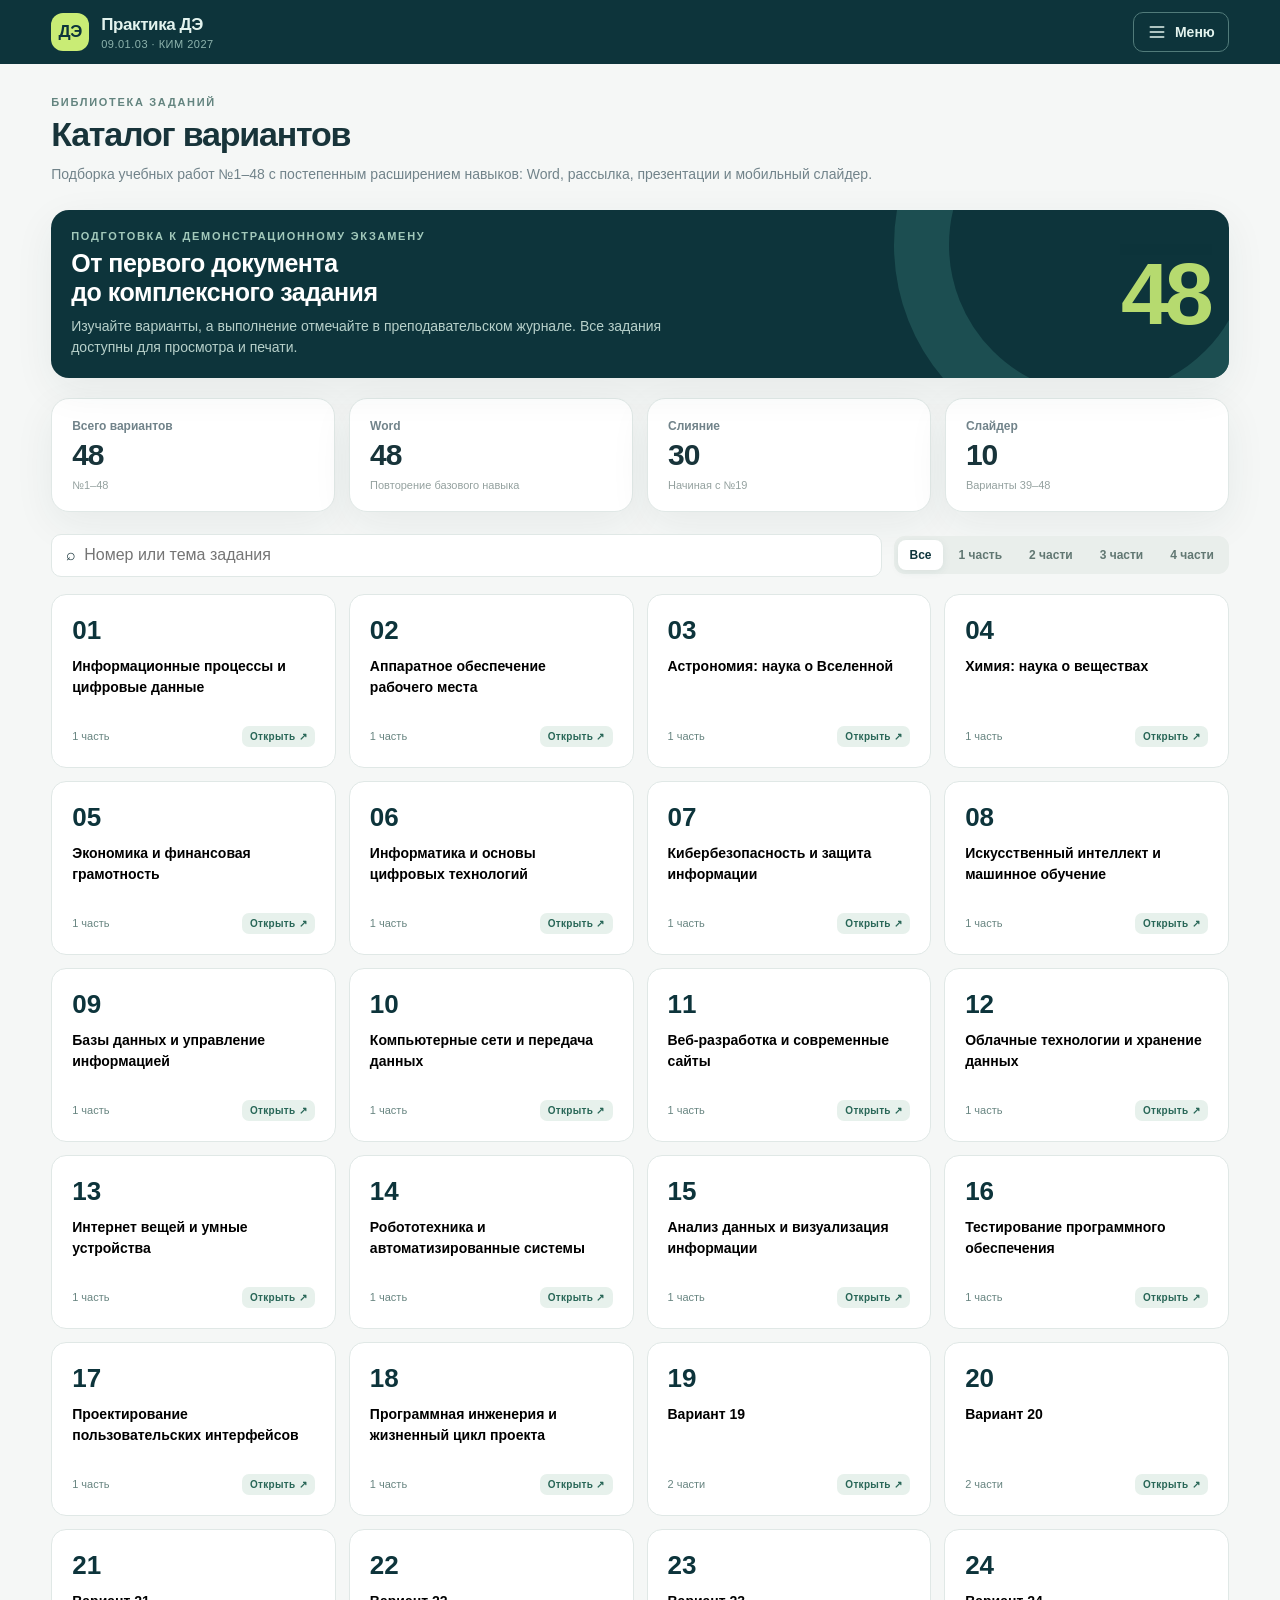
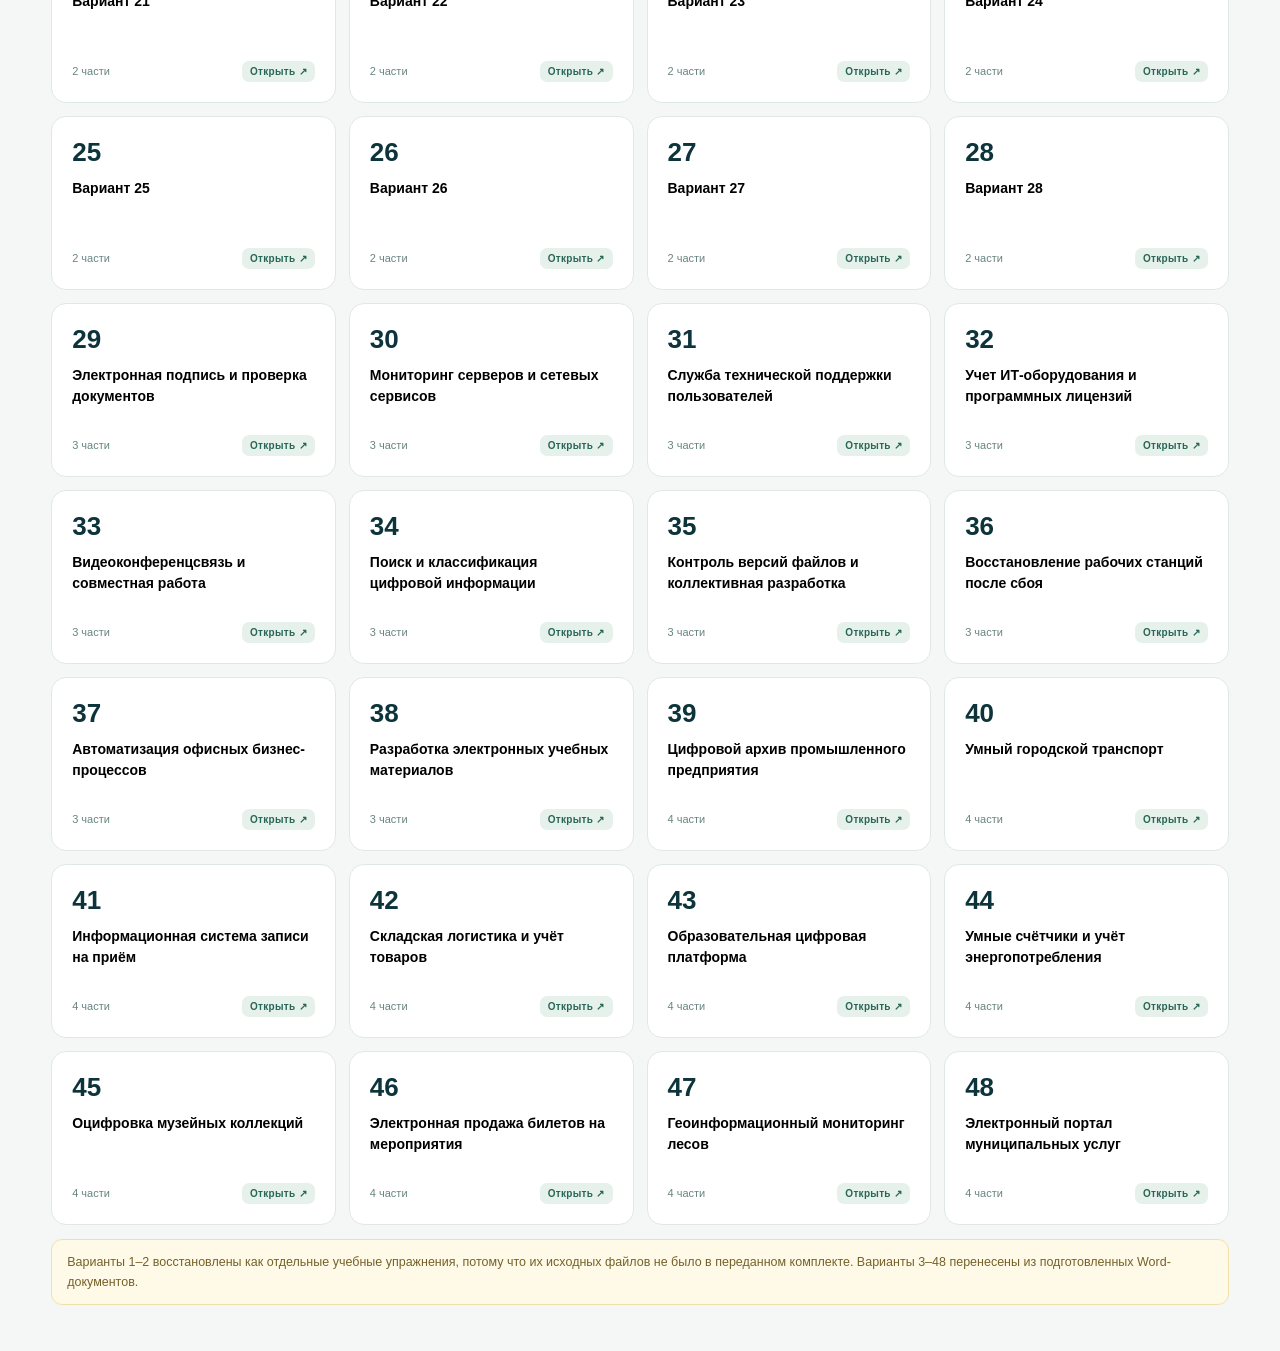
==== commit adbaf5ba: "Use one collapsible navigation menu across the site" ====
--- a/index.html
+++ b/index.html
@@ -1,3 +1,10 @@
 <!doctype html>
-<html lang="ru"><head><meta charset="utf-8"><meta name="viewport" content="width=device-width,initial-scale=1"><meta name="theme-color" content="#0f3e45"><meta name="description" content="Варианты 1–48 по подготовке к демонстрационному экзамену 09.01.03 с пошаговыми методичками и личным журналом успеваемости."><title>Практика ДЭ · варианты и журнал</title><link rel="stylesheet" href="styles.css?v=20261109-1"></head>
-<body><div id="app"><div class="loading">Загружаем практикум…</div></div><script src="variants-data.js?v=20261108-3"></script><script src="kim-visuals-2027.js?v=20261108-3"></script><script src="app.js?v=20261109-1"></script></body></html>+<html lang="ru"><head><meta charset="utf-8"><meta name="viewport" content="width=device-width,initial-scale=1"><meta name="theme-color" content="#0f3e45"><meta name="description" content="Варианты 1–48 по подготовке к демонстрационному экзамену 09.01.03 с пошаговыми методичками и личным журналом успеваемости."><title>Практика ДЭ · варианты и журнал</title><link rel="stylesheet" href="styles.css?v=20261109-2"></head>
+<body>
+  <header class="site-header" data-site-header data-section="catalog"></header>
+  <main id="app" class="main"><div class="loading">Загружаем практикум…</div></main>
+  <script src="site-navigation.js?v=20261109-2"></script>
+  <script src="variants-data.js?v=20261108-3"></script>
+  <script src="kim-visuals-2027.js?v=20261108-3"></script>
+  <script src="app.js?v=20261109-2"></script>
+</body></html>
--- a/styles.css
+++ b/styles.css
@@ -1,4 +1,4 @@
-:root{--bg:#f5f7f6;--paper:#fff;--ink:#18343a;--muted:#71838a;--teal:#14535c;--deep:#0d343b;--lime:#c9ec75;--line:#e0e8e6;--shadow:0 12px 40px rgba(25,57,59,.065);--good:#157c58;--warn:#b77a20;--bad:#b94c4c}*{box-sizing:border-box}html{scroll-behavior:smooth}body{font-family:Inter,'Segoe UI',Arial,sans-serif;color:var(--ink);background:var(--bg);margin:0}button,input,select,textarea{font:inherit}button{cursor:pointer}a{color:inherit;text-decoration:none}#app{min-height:100vh}.shell{display:grid;grid-template-columns:250px minmax(0,1fr);min-height:100vh}.sidebar{background:var(--deep);color:#e3f3ee;padding:24px 18px;display:flex;flex-direction:column;gap:24px;position:sticky;top:0;height:100vh}.brand{display:flex;gap:12px;align-items:center;font-weight:800;font-size:17px;letter-spacing:-.4px}.brand-icon{height:38px;width:38px;background:var(--lime);color:var(--deep);display:grid;place-items:center;border-radius:12px;font-weight:900}.brand small{display:block;color:#8db3ad;font-size:11px;font-weight:500;letter-spacing:.5px;margin-top:3px}.side-label{font-size:10px;text-transform:uppercase;letter-spacing:1.8px;color:#7eaaa4;margin:6px 13px}.nav{display:flex;flex-direction:column;gap:6px}.nav button,.nav .nav-link{border:0;color:#a9c5c0;background:transparent;text-align:left;border-radius:12px;display:flex;gap:12px;padding:12px 14px;align-items:center;font-size:14px;font-weight:600;width:100%}.nav button:hover,.nav .nav-link:hover{background:#1a5055;color:white}.nav button.active{color:var(--deep);background:var(--lime)}.nav .glyph{font-size:18px;width:19px;text-align:center}.side-foot{margin-top:auto;border-top:1px solid #276064;padding:17px 8px 0;color:#9dbcb5;font-size:12px;line-height:1.55}.main{padding:32px clamp(18px,4vw,56px);min-width:0}.page-top{display:flex;align-items:center;justify-content:space-between;gap:15px;flex-wrap:wrap;margin-bottom:24px}.eyebrow{color:#63847f;font-size:11px;letter-spacing:1.7px;text-transform:uppercase;font-weight:800;margin-bottom:7px}.h1{font-size:clamp(25px,3vw,34px);letter-spacing:-1.2px;margin:0;line-height:1.13}.subtitle{font-size:14px;color:var(--muted);margin:10px 0 0;max-width:850px;line-height:1.6}.btn{display:inline-flex;gap:8px;align-items:center;justify-content:center;border-radius:10px;border:1px solid var(--line);padding:10px 15px;background:#fff;color:var(--ink);font-weight:650;font-size:13px;white-space:nowrap}.btn:hover{background:#eef6f2}.btn:focus-visible,.nav button:focus-visible,.nav .nav-link:focus-visible,.variant-card:focus-visible,input:focus-visible,select:focus-visible{outline:3px solid #a5d5a0;outline-offset:2px}.btn.primary{background:var(--teal);color:#fff;border-color:var(--teal)}.btn.primary:hover{background:var(--deep)}.btn.dark{background:var(--deep);color:#fff;border-color:var(--deep)}.btn.bad{color:var(--bad);border-color:#efd4d4}.btn.small{padding:7px 10px;font-size:12px}.btn:disabled{opacity:.5;cursor:not-allowed}.row{display:flex;align-items:center;gap:10px}.row.wrap{flex-wrap:wrap}.grow{flex:1}.card{border:1px solid var(--line);border-radius:18px;background:var(--paper);box-shadow:var(--shadow);padding:20px}.hero{background:var(--deep);border:0;color:#fff;display:flex;align-items:center;justify-content:space-between;gap:20px;min-height:164px;position:relative;overflow:hidden}.hero:before{content:'';width:300px;height:300px;border:55px solid #235a5b;position:absolute;border-radius:50%;right:-75px;top:-170px;opacity:.7}.hero p{color:#b7d0ca;margin:9px 0 0;font-size:14px;line-height:1.5;max-width:620px}.hero h2{font-size:25px;margin:0;position:relative;letter-spacing:-.5px}.hero .number{font-size:88px;letter-spacing:-5px;color:var(--lime);font-weight:900;opacity:.9;position:relative}.stats{display:grid;grid-template-columns:repeat(4,minmax(0,1fr));gap:14px;margin:20px 0}.stat .stat-value{font-size:30px;letter-spacing:-1px;font-weight:850;margin:5px 0}.stat .stat-label{font-size:12px;color:var(--muted);font-weight:650}.stat .stat-note{font-size:11px;color:#94a19f;margin-top:7px}.toolbar{display:flex;align-items:center;gap:12px;margin:22px 0 17px;flex-wrap:wrap}.search{display:flex;gap:8px;align-items:center;background:#fff;border:1px solid var(--line);border-radius:10px;padding:0 14px;min-height:43px;flex:1;min-width:180px}.search input{background:transparent;border:0;outline:0;padding:10px 0;width:100%;min-width:0}.filter-tabs{display:flex;gap:5px;padding:4px;background:#e9eeeb;border-radius:11px;flex-wrap:wrap}.filter-tabs button{border:0;background:transparent;color:#617772;padding:8px 11px;border-radius:8px;font-size:12px;font-weight:700}.filter-tabs button.active{background:#fff;color:var(--deep);box-shadow:0 2px 8px #1c514e14}.variant-grid{display:grid;grid-template-columns:repeat(auto-fill,minmax(228px,1fr));gap:13px}.variant-card{padding:20px;border:1px solid var(--line);border-radius:15px;background:#fff;display:flex;flex-direction:column;align-items:stretch;text-align:left;min-height:174px;transition:transform .16s,box-shadow .16s}.variant-card:hover{transform:translateY(-2px);box-shadow:var(--shadow);border-color:#9dcbb6}.variant-card .variant-id{font-size:26px;font-weight:850;color:var(--deep)}.variant-card h3{font-size:14px;line-height:1.5;font-weight:700;margin:10px 0 12px}.variant-card .variant-footer{margin-top:auto;display:flex;align-items:center;justify-content:space-between;color:#688581;font-size:11px}.chip{border-radius:7px;background:#e7f1ec;color:#286657;padding:5px 8px;font-size:10px;font-weight:800;letter-spacing:.3px}.chip.muted{background:#f1f1f1;color:#7f8b89}.breadcrumbs{display:flex;gap:8px;align-items:center;color:var(--muted);font-size:12px;margin-bottom:12px}.breadcrumbs button{border:0;background:none;color:var(--teal);padding:0;text-decoration:underline}.task-meta{margin:0 0 20px;display:flex;align-items:center;gap:8px;flex-wrap:wrap}.task-content{font-family:'Segoe UI',Arial,sans-serif;font-size:13.5px;line-height:1.75;overflow-wrap:anywhere}.task-content h2{font-family:Inter,'Segoe UI',Arial,sans-serif;font-size:19px;line-height:1.3;margin:24px 0 10px}.task-content h3{font-size:16px;margin:22px 0 9px}.task-content h4{font-size:14px;margin:19px 0 8px}.task-content p{margin:8px 0}.task-content .task-bullet{margin-left:18px}.task-content img{display:block;max-width:100%;height:auto;margin:10px auto;border-radius:6px}.task-table-wrap{overflow-x:auto;margin:15px 0}.task-table{border-collapse:collapse;min-width:450px;font-size:12px;width:100%}.task-table th,.task-table td{border:1px solid #d1dcd8;text-align:left;vertical-align:top;padding:7px;min-width:75px}.task-table th{background:#eaf2ee}.backlink{border:0;background:none;color:var(--teal);font-size:13px;font-weight:700}.side-panel{background:#f3f8f5;padding:15px 19px;border-radius:13px;color:#345b52;border:1px solid #e0ede5;font-size:13px;line-height:1.6}.panel-grid{display:grid;grid-template-columns:1fr 280px;gap:18px}.notice{background:#fffae7;color:#756029;border:1px solid #f1e1a7;padding:12px 15px;border-radius:11px;font-size:12.5px;line-height:1.6;margin:14px 0}.muted{color:var(--muted)}.table-shell{overflow:auto;background:#fff;border:1px solid var(--line);border-radius:16px;box-shadow:var(--shadow)}.grade-table{border-collapse:separate;border-spacing:0;width:100%;min-width:800px;font-size:12px}.grade-table th,.grade-table td{border-bottom:1px solid #e9efed;padding:9px 10px;text-align:center;vertical-align:middle}.grade-table thead th{position:sticky;top:0;background:#ecf3f0;z-index:3;color:#3c6258;white-space:nowrap}.grade-table .student-name{text-align:left;min-width:250px;position:sticky;left:0;background:#fff;z-index:2;font-weight:650}.grade-table thead .student-name{background:#ecf3f0;z-index:4}.grade-table tr:hover td{background:#f8fcf9}.grade-table tr:hover td.student-name{background:#f8fcf9}.score-cell{font-weight:800;white-space:nowrap}.grade-pill{display:inline-flex;justify-content:center;align-items:center;height:27px;min-width:27px;border-radius:9px;font-size:13px;font-weight:850;background:#edf0f0;color:#87928d}.grade-pill.g5{background:#e1f5e8;color:#167b4c}.grade-pill.g4{background:#e1edff;color:#326aa4}.grade-pill.g3{background:#fff2cc;color:#a06d18}.grade-pill.g2{background:#ffe8e8;color:#b14343}.mark-btn{background:#eff2f1;border:0;border-radius:8px;padding:7px 10px;color:#6b807c;font-weight:700;min-width:50px}.mark-btn.partial{background:#fff1ca;color:#986e1a}.mark-btn.complete{background:#d9f6e8;color:#11674b}.mark-btn:hover{outline:2px solid #aacabb}.empty{padding:50px 24px;text-align:center}.empty h3{margin:10px 0 7px}.empty p{max-width:500px;margin:0 auto 16px;color:var(--muted);line-height:1.6;font-size:13px}.table-actions{display:flex;flex-wrap:wrap;gap:10px}.field,select.field,textarea.field{border:1px solid #cfdcd7;background:#fff;border-radius:10px;padding:11px 13px;min-width:0;width:100%;font-size:13px;color:var(--ink)}.form-label{font-size:12px;font-weight:750;margin:0 0 6px;display:block}.modal-backdrop{position:fixed;inset:0;background:#0b292eb0;z-index:100;display:grid;place-items:center;padding:15px}.modal{background:#fff;width:min(560px,100%);max-height:min(90vh,950px);overflow-y:auto;padding:24px;border-radius:18px;box-shadow:0 25px 80px #09272a50}.modal h2{font-size:21px;margin:0 0 7px;letter-spacing:-.5px}.modal p{color:var(--muted);font-size:13px;line-height:1.55}.modal .modal-footer{display:flex;align-items:center;justify-content:flex-end;gap:10px;margin-top:23px;flex-wrap:wrap}.checkbox-grid{display:grid;grid-template-columns:repeat(8,1fr);gap:8px;margin:15px 0;max-height:230px;overflow-y:auto}.checkbox-grid label{cursor:pointer;font-weight:700;font-size:12px;text-align:center;position:relative;border:1px solid var(--line);padding:9px 3px;border-radius:8px}.checkbox-grid label.selected{background:#d7ebdf;color:#185c47;border-color:#93bca6}.checkbox-grid input{position:absolute;opacity:0;pointer-events:none}.checkrow{display:flex;gap:11px;padding:13px 0;align-items:center;border-bottom:1px solid #edf0ee}.checkrow input{height:20px;width:20px;accent-color:var(--teal)}.checkrow span{font-size:13px}.chart-bars{display:flex;gap:12px;align-items:flex-end;height:160px;margin:20px 0 5px}.chart-bars .column{flex:1;display:flex;align-items:center;flex-direction:column;gap:8px;height:100%;justify-content:flex-end}.bar{width:100%;max-width:80px;border-radius:7px 7px 0 0;background:#8fcdbb;min-height:3px}.bar.g5{background:#69b885}.bar.g4{background:#83a9de}.bar.g3{background:#dfb76a}.bar.g2{background:#dd8f8f}.settings-group{margin-bottom:22px}.settings-group h3{font-size:15px}.group-chip{font-size:12px;padding:8px 10px;border-radius:9px;background:#e8f0eb;color:#275a4e}.privacy{background:#fff6df;border:1px solid #e9dcaa;border-radius:13px;padding:16px 18px;font-size:12.5px;color:#66593a;line-height:1.7}.hidden{display:none!important}.loading{display:grid;place-items:center;min-height:100vh;color:var(--muted)}@media(max-width:850px){.shell{display:block}.sidebar{height:auto;position:relative;padding:12px 16px;display:block}.brand{display:none}.side-label,.side-foot{display:none}.nav{flex-direction:row;overflow-x:auto}.nav button,.nav .nav-link{width:auto;white-space:nowrap;padding:10px}.main{padding:22px 14px}.panel-grid{grid-template-columns:1fr}.stats{grid-template-columns:repeat(2,minmax(0,1fr))}.hero .number{font-size:55px}.checkbox-grid{grid-template-columns:repeat(6,1fr)}}@media print{.sidebar,.page-top .row,.toolbar,.breadcrumbs,.task-meta .btn,.btn,.notice,.side-panel{display:none!important}.shell{display:block}.main{padding:0}.card{box-shadow:none;border:0}.panel-grid{display:block}.task-content{font-size:11pt}}
+:root{--bg:#f5f7f6;--paper:#fff;--ink:#18343a;--muted:#71838a;--teal:#14535c;--deep:#0d343b;--lime:#c9ec75;--line:#e0e8e6;--shadow:0 12px 40px rgba(25,57,59,.065);--good:#157c58;--warn:#b77a20;--bad:#b94c4c}*{box-sizing:border-box}html{scroll-behavior:smooth}body{font-family:Inter,'Segoe UI',Arial,sans-serif;color:var(--ink);background:var(--bg);margin:0}button,input,select,textarea{font:inherit}button{cursor:pointer}a{color:inherit;text-decoration:none}#app{min-height:100vh}.brand{display:flex;gap:12px;align-items:center;font-weight:800;font-size:17px;letter-spacing:-.4px}.brand-icon{height:38px;width:38px;background:var(--lime);color:var(--deep);display:grid;place-items:center;border-radius:12px;font-weight:900}.brand small{display:block;color:#8db3ad;font-size:11px;font-weight:500;letter-spacing:.5px;margin-top:3px}.main{padding:32px clamp(18px,4vw,56px);min-width:0}.page-top{display:flex;align-items:center;justify-content:space-between;gap:15px;flex-wrap:wrap;margin-bottom:24px}.eyebrow{color:#63847f;font-size:11px;letter-spacing:1.7px;text-transform:uppercase;font-weight:800;margin-bottom:7px}.h1{font-size:clamp(25px,3vw,34px);letter-spacing:-1.2px;margin:0;line-height:1.13}.subtitle{font-size:14px;color:var(--muted);margin:10px 0 0;max-width:850px;line-height:1.6}.btn{display:inline-flex;gap:8px;align-items:center;justify-content:center;border-radius:10px;border:1px solid var(--line);padding:10px 15px;background:#fff;color:var(--ink);font-weight:650;font-size:13px;white-space:nowrap}.btn:hover{background:#eef6f2}.btn:focus-visible,.variant-card:focus-visible,input:focus-visible,select:focus-visible{outline:3px solid #a5d5a0;outline-offset:2px}.btn.primary{background:var(--teal);color:#fff;border-color:var(--teal)}.btn.primary:hover{background:var(--deep)}.btn.dark{background:var(--deep);color:#fff;border-color:var(--deep)}.btn.bad{color:var(--bad);border-color:#efd4d4}.btn.small{padding:7px 10px;font-size:12px}.btn:disabled{opacity:.5;cursor:not-allowed}.row{display:flex;align-items:center;gap:10px}.row.wrap{flex-wrap:wrap}.grow{flex:1}.card{border:1px solid var(--line);border-radius:18px;background:var(--paper);box-shadow:var(--shadow);padding:20px}.hero{background:var(--deep);border:0;color:#fff;display:flex;align-items:center;justify-content:space-between;gap:20px;min-height:164px;position:relative;overflow:hidden}.hero:before{content:'';width:300px;height:300px;border:55px solid #235a5b;position:absolute;border-radius:50%;right:-75px;top:-170px;opacity:.7}.hero p{color:#b7d0ca;margin:9px 0 0;font-size:14px;line-height:1.5;max-width:620px}.hero h2{font-size:25px;margin:0;position:relative;letter-spacing:-.5px}.hero .number{font-size:88px;letter-spacing:-5px;color:var(--lime);font-weight:900;opacity:.9;position:relative}.stats{display:grid;grid-template-columns:repeat(4,minmax(0,1fr));gap:14px;margin:20px 0}.stat .stat-value{font-size:30px;letter-spacing:-1px;font-weight:850;margin:5px 0}.stat .stat-label{font-size:12px;color:var(--muted);font-weight:650}.stat .stat-note{font-size:11px;color:#94a19f;margin-top:7px}.toolbar{display:flex;align-items:center;gap:12px;margin:22px 0 17px;flex-wrap:wrap}.search{display:flex;gap:8px;align-items:center;background:#fff;border:1px solid var(--line);border-radius:10px;padding:0 14px;min-height:43px;flex:1;min-width:180px}.search input{background:transparent;border:0;outline:0;padding:10px 0;width:100%;min-width:0}.filter-tabs{display:flex;gap:5px;padding:4px;background:#e9eeeb;border-radius:11px;flex-wrap:wrap}.filter-tabs button{border:0;background:transparent;color:#617772;padding:8px 11px;border-radius:8px;font-size:12px;font-weight:700}.filter-tabs button.active{background:#fff;color:var(--deep);box-shadow:0 2px 8px #1c514e14}.variant-grid{display:grid;grid-template-columns:repeat(auto-fill,minmax(228px,1fr));gap:13px}.variant-card{padding:20px;border:1px solid var(--line);border-radius:15px;background:#fff;display:flex;flex-direction:column;align-items:stretch;text-align:left;min-height:174px;transition:transform .16s,box-shadow .16s}.variant-card:hover{transform:translateY(-2px);box-shadow:var(--shadow);border-color:#9dcbb6}.variant-card .variant-id{font-size:26px;font-weight:850;color:var(--deep)}.variant-card h3{font-size:14px;line-height:1.5;font-weight:700;margin:10px 0 12px}.variant-card .variant-footer{margin-top:auto;display:flex;align-items:center;justify-content:space-between;color:#688581;font-size:11px}.chip{border-radius:7px;background:#e7f1ec;color:#286657;padding:5px 8px;font-size:10px;font-weight:800;letter-spacing:.3px}.chip.muted{background:#f1f1f1;color:#7f8b89}.breadcrumbs{display:flex;gap:8px;align-items:center;color:var(--muted);font-size:12px;margin-bottom:12px}.breadcrumbs button{border:0;background:none;color:var(--teal);padding:0;text-decoration:underline}.task-meta{margin:0 0 20px;display:flex;align-items:center;gap:8px;flex-wrap:wrap}.task-content{font-family:'Segoe UI',Arial,sans-serif;font-size:13.5px;line-height:1.75;overflow-wrap:anywhere}.task-content h2{font-family:Inter,'Segoe UI',Arial,sans-serif;font-size:19px;line-height:1.3;margin:24px 0 10px}.task-content h3{font-size:16px;margin:22px 0 9px}.task-content h4{font-size:14px;margin:19px 0 8px}.task-content p{margin:8px 0}.task-content .task-bullet{margin-left:18px}.task-content img{display:block;max-width:100%;height:auto;margin:10px auto;border-radius:6px}.task-table-wrap{overflow-x:auto;margin:15px 0}.task-table{border-collapse:collapse;min-width:450px;font-size:12px;width:100%}.task-table th,.task-table td{border:1px solid #d1dcd8;text-align:left;vertical-align:top;padding:7px;min-width:75px}.task-table th{background:#eaf2ee}.backlink{border:0;background:none;color:var(--teal);font-size:13px;font-weight:700}.side-panel{background:#f3f8f5;padding:15px 19px;border-radius:13px;color:#345b52;border:1px solid #e0ede5;font-size:13px;line-height:1.6}.panel-grid{display:grid;grid-template-columns:1fr 280px;gap:18px}.notice{background:#fffae7;color:#756029;border:1px solid #f1e1a7;padding:12px 15px;border-radius:11px;font-size:12.5px;line-height:1.6;margin:14px 0}.muted{color:var(--muted)}.table-shell{overflow:auto;background:#fff;border:1px solid var(--line);border-radius:16px;box-shadow:var(--shadow)}.grade-table{border-collapse:separate;border-spacing:0;width:100%;min-width:800px;font-size:12px}.grade-table th,.grade-table td{border-bottom:1px solid #e9efed;padding:9px 10px;text-align:center;vertical-align:middle}.grade-table thead th{position:sticky;top:0;background:#ecf3f0;z-index:3;color:#3c6258;white-space:nowrap}.grade-table .student-name{text-align:left;min-width:250px;position:sticky;left:0;background:#fff;z-index:2;font-weight:650}.grade-table thead .student-name{background:#ecf3f0;z-index:4}.grade-table tr:hover td{background:#f8fcf9}.grade-table tr:hover td.student-name{background:#f8fcf9}.score-cell{font-weight:800;white-space:nowrap}.grade-pill{display:inline-flex;justify-content:center;align-items:center;height:27px;min-width:27px;border-radius:9px;font-size:13px;font-weight:850;background:#edf0f0;color:#87928d}.grade-pill.g5{background:#e1f5e8;color:#167b4c}.grade-pill.g4{background:#e1edff;color:#326aa4}.grade-pill.g3{background:#fff2cc;color:#a06d18}.grade-pill.g2{background:#ffe8e8;color:#b14343}.mark-btn{background:#eff2f1;border:0;border-radius:8px;padding:7px 10px;color:#6b807c;font-weight:700;min-width:50px}.mark-btn.partial{background:#fff1ca;color:#986e1a}.mark-btn.complete{background:#d9f6e8;color:#11674b}.mark-btn:hover{outline:2px solid #aacabb}.empty{padding:50px 24px;text-align:center}.empty h3{margin:10px 0 7px}.empty p{max-width:500px;margin:0 auto 16px;color:var(--muted);line-height:1.6;font-size:13px}.table-actions{display:flex;flex-wrap:wrap;gap:10px}.field,select.field,textarea.field{border:1px solid #cfdcd7;background:#fff;border-radius:10px;padding:11px 13px;min-width:0;width:100%;font-size:13px;color:var(--ink)}.form-label{font-size:12px;font-weight:750;margin:0 0 6px;display:block}.modal-backdrop{position:fixed;inset:0;background:#0b292eb0;z-index:100;display:grid;place-items:center;padding:15px}.modal{background:#fff;width:min(560px,100%);max-height:min(90vh,950px);overflow-y:auto;padding:24px;border-radius:18px;box-shadow:0 25px 80px #09272a50}.modal h2{font-size:21px;margin:0 0 7px;letter-spacing:-.5px}.modal p{color:var(--muted);font-size:13px;line-height:1.55}.modal .modal-footer{display:flex;align-items:center;justify-content:flex-end;gap:10px;margin-top:23px;flex-wrap:wrap}.checkbox-grid{display:grid;grid-template-columns:repeat(8,1fr);gap:8px;margin:15px 0;max-height:230px;overflow-y:auto}.checkbox-grid label{cursor:pointer;font-weight:700;font-size:12px;text-align:center;position:relative;border:1px solid var(--line);padding:9px 3px;border-radius:8px}.checkbox-grid label.selected{background:#d7ebdf;color:#185c47;border-color:#93bca6}.checkbox-grid input{position:absolute;opacity:0;pointer-events:none}.checkrow{display:flex;gap:11px;padding:13px 0;align-items:center;border-bottom:1px solid #edf0ee}.checkrow input{height:20px;width:20px;accent-color:var(--teal)}.checkrow span{font-size:13px}.chart-bars{display:flex;gap:12px;align-items:flex-end;height:160px;margin:20px 0 5px}.chart-bars .column{flex:1;display:flex;align-items:center;flex-direction:column;gap:8px;height:100%;justify-content:flex-end}.bar{width:100%;max-width:80px;border-radius:7px 7px 0 0;background:#8fcdbb;min-height:3px}.bar.g5{background:#69b885}.bar.g4{background:#83a9de}.bar.g3{background:#dfb76a}.bar.g2{background:#dd8f8f}.settings-group{margin-bottom:22px}.settings-group h3{font-size:15px}.group-chip{font-size:12px;padding:8px 10px;border-radius:9px;background:#e8f0eb;color:#275a4e}.privacy{background:#fff6df;border:1px solid #e9dcaa;border-radius:13px;padding:16px 18px;font-size:12.5px;color:#66593a;line-height:1.7}.hidden{display:none!important}.loading{display:grid;place-items:center;min-height:100vh;color:var(--muted)}@media(max-width:850px){.main{padding:22px 14px}.panel-grid{grid-template-columns:1fr}.stats{grid-template-columns:repeat(2,minmax(0,1fr))}.hero .number{font-size:55px}.checkbox-grid{grid-template-columns:repeat(6,1fr)}}@media print{.site-header,.page-top .row,.toolbar,.breadcrumbs,.task-meta .btn,.btn,.notice,.side-panel{display:none!important}.main{padding:0}.card{box-shadow:none;border:0}.panel-grid{display:block}.task-content{font-size:11pt}}
 /* Оригинальный формат уведомления для учебного слияния (варианты 39–48). */
 .kim-letter{font-family:Arial,'Segoe UI',sans-serif;font-size:13px;line-height:1.27;color:#111;background:#fff;border:1px solid #ddd;padding:18px 18px 20px;max-width:870px;margin:15px auto;overflow-wrap:normal;word-break:normal}
 .kim-letter-header{display:grid;grid-template-columns:58% 42%;border:1px solid #444;align-items:stretch;min-height:218px}
@@ -22,7 +22,7 @@
 @media print{.slider-example-figure{break-inside:avoid}.kim-demo-tip{break-inside:avoid}}
 
 /* Method guides */
-.nav .nav-link{text-decoration:none}
+
 .side-panel a,.guide-contents a,.guides>p a{color:var(--teal);text-decoration:underline;text-underline-offset:3px}
 .guides{max-width:1040px;margin-inline:auto}
 .guides .card{margin-bottom:18px;scroll-margin-top:16px}
@@ -31,3 +31,18 @@
 .guides .task-content{font-size:15px}
 .guides .btn{white-space:normal;text-align:center;text-decoration:none}
 @media(max-width:850px){.variant-guides{order:-1}}
+
+/* Site navigation */
+html{scroll-padding-top:72px}
+.site-header{position:sticky;top:0;z-index:50;display:flex;align-items:center;justify-content:space-between;gap:12px;min-height:64px;padding:8px clamp(14px,4vw,56px);background:var(--deep);color:#e3f3ee}
+.site-header .brand{color:inherit;text-decoration:none}
+.site-menu{position:relative;flex:none}
+.site-menu summary{display:flex;align-items:center;gap:8px;list-style:none;cursor:pointer;padding:9px 13px;border:1px solid #517b7a;border-radius:10px;font-size:14px;font-weight:650}
+.site-menu summary::-webkit-details-marker{display:none}
+.site-menu summary:hover,.site-menu[open] summary{background:#1a5055}
+.site-menu-links{position:absolute;top:calc(100% + 10px);right:0;width:min(238px,calc(100vw - 28px));max-height:calc(100dvh - 76px);overflow:auto;padding:6px;background:var(--paper);border:1px solid var(--line);border-radius:12px;box-shadow:0 14px 32px #0d343b32}
+.site-menu-links a{display:flex;align-items:center;gap:11px;padding:10px 12px;border-radius:7px;color:var(--ink);text-decoration:none;font-size:14px;font-weight:600}
+.site-menu-links a span{width:19px;text-align:center;font-size:18px}
+.site-menu-links a:hover{background:#eef6f2}
+.site-menu-links a[aria-current="page"]{color:var(--deep);background:var(--lime)}
+.site-header :focus-visible{outline:3px solid #a5d5a0;outline-offset:2px}
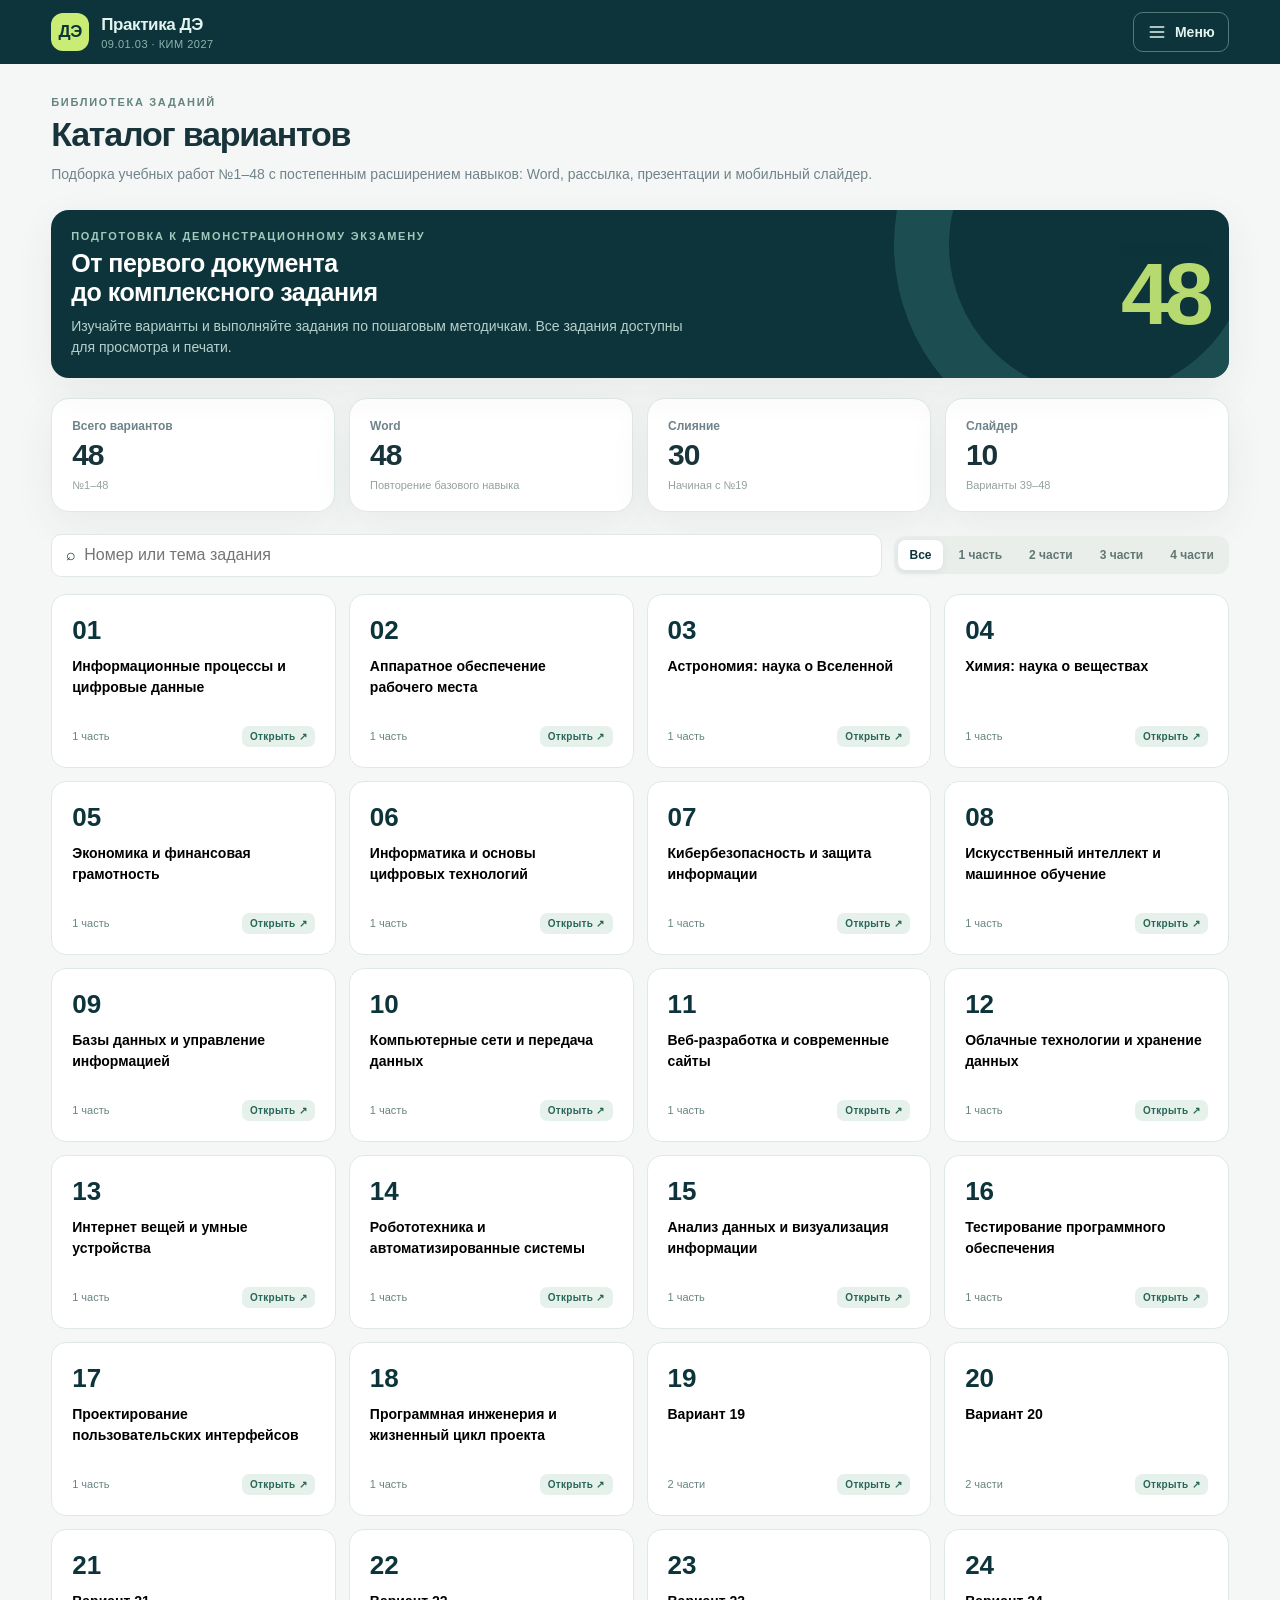
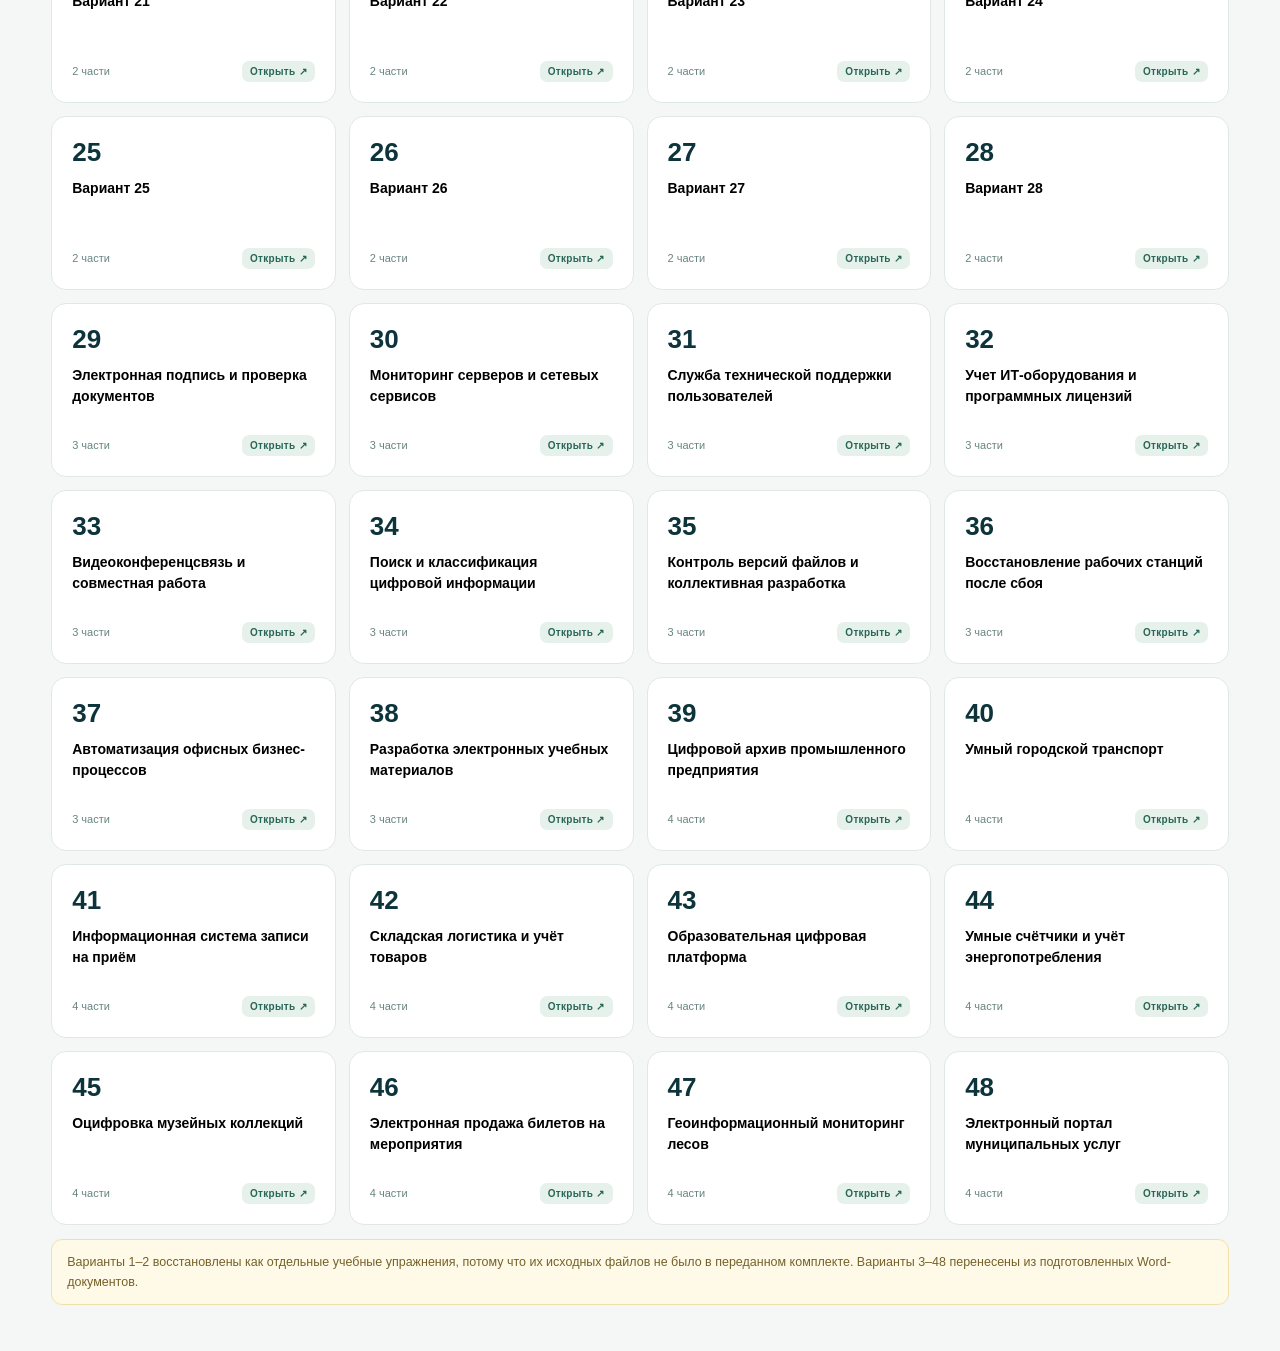
==== commit 738264db: "Temporarily hide journal and analytics views" ====
--- a/index.html
+++ b/index.html
@@ -1,10 +1,10 @@
 <!doctype html>
-<html lang="ru"><head><meta charset="utf-8"><meta name="viewport" content="width=device-width,initial-scale=1"><meta name="theme-color" content="#0f3e45"><meta name="description" content="Варианты 1–48 по подготовке к демонстрационному экзамену 09.01.03 с пошаговыми методичками и личным журналом успеваемости."><title>Практика ДЭ · варианты и журнал</title><link rel="stylesheet" href="styles.css?v=20261109-2"></head>
+<html lang="ru"><head><meta charset="utf-8"><meta name="viewport" content="width=device-width,initial-scale=1"><meta name="theme-color" content="#0f3e45"><meta name="description" content="Варианты 1–48 по подготовке к демонстрационному экзамену 09.01.03 с пошаговыми методичками."><title>Практика ДЭ · варианты и методички</title><link rel="stylesheet" href="styles.css?v=20261109-2"></head>
 <body>
   <header class="site-header" data-site-header data-section="catalog"></header>
   <main id="app" class="main"><div class="loading">Загружаем практикум…</div></main>
-  <script src="site-navigation.js?v=20261109-2"></script>
+  <script src="site-navigation.js?v=20261109-3"></script>
   <script src="variants-data.js?v=20261108-3"></script>
   <script src="kim-visuals-2027.js?v=20261108-3"></script>
-  <script src="app.js?v=20261109-2"></script>
+  <script src="app.js?v=20261109-3"></script>
 </body></html>
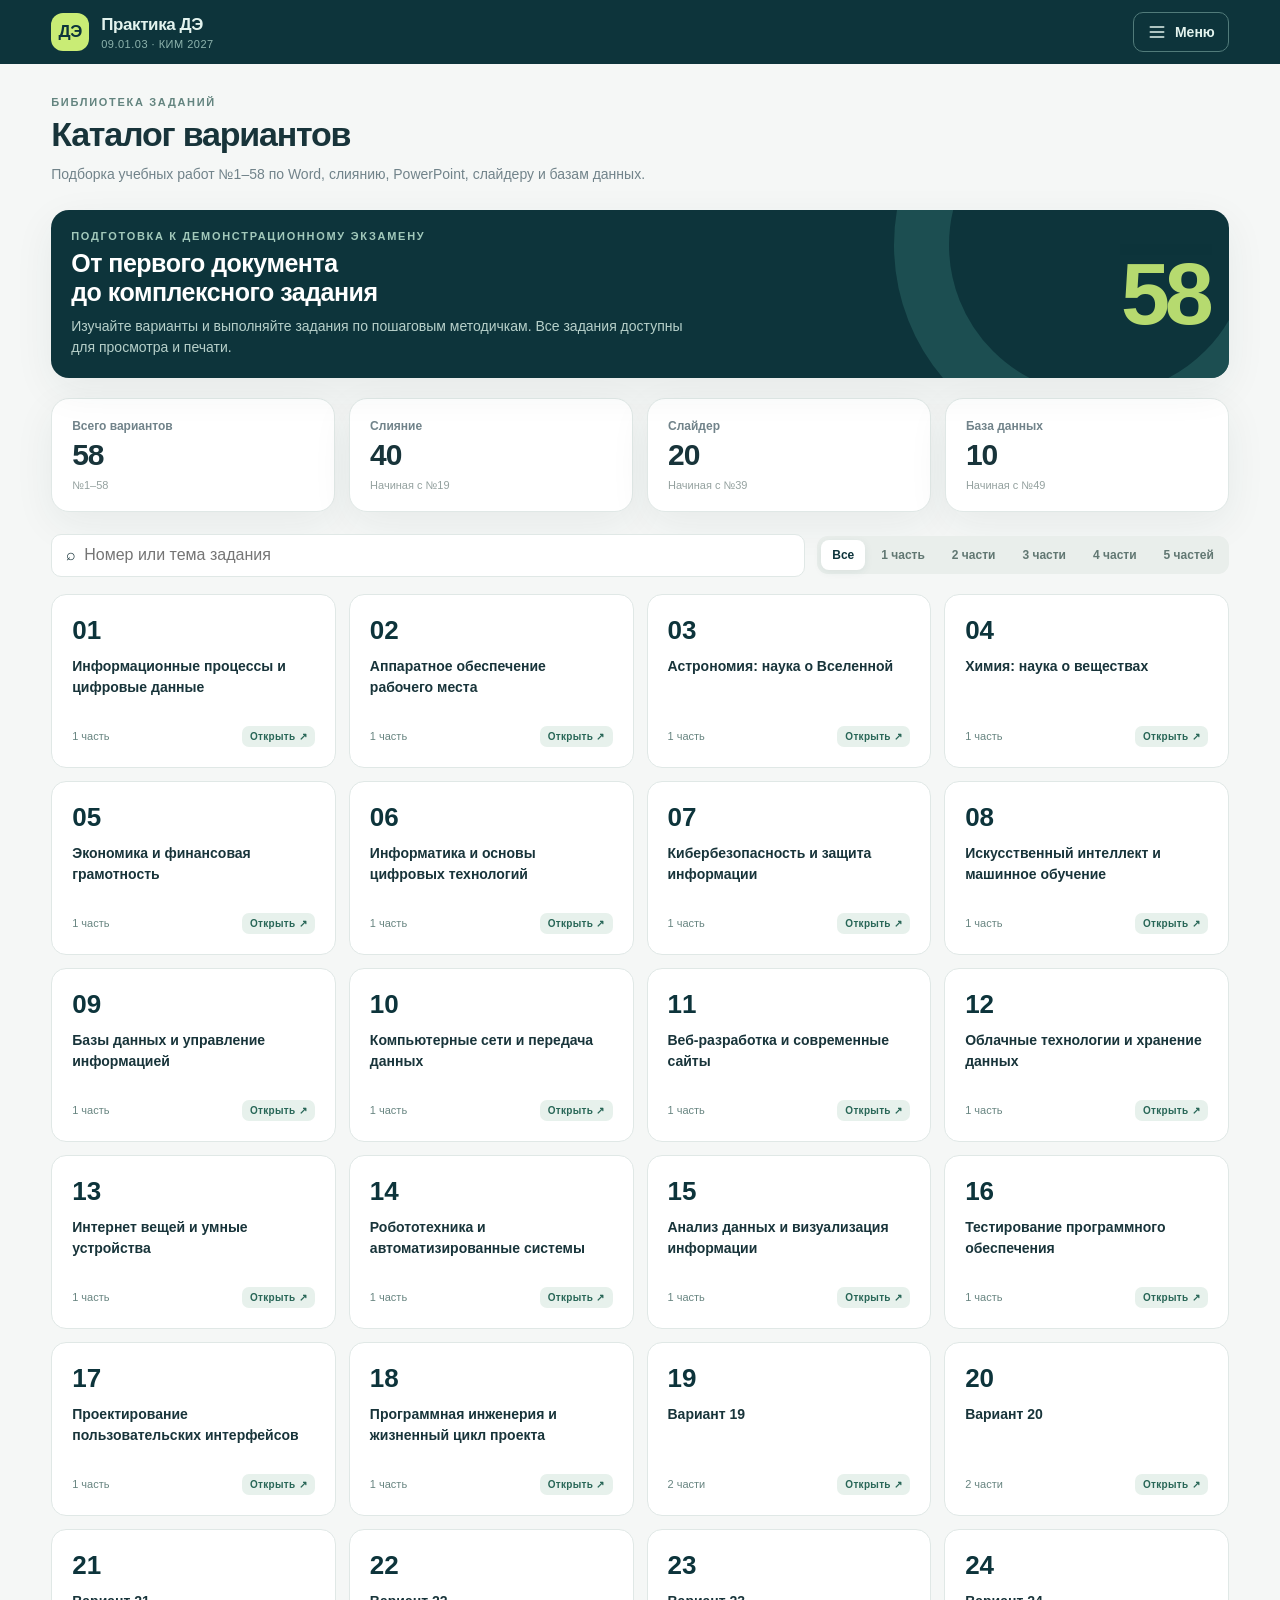
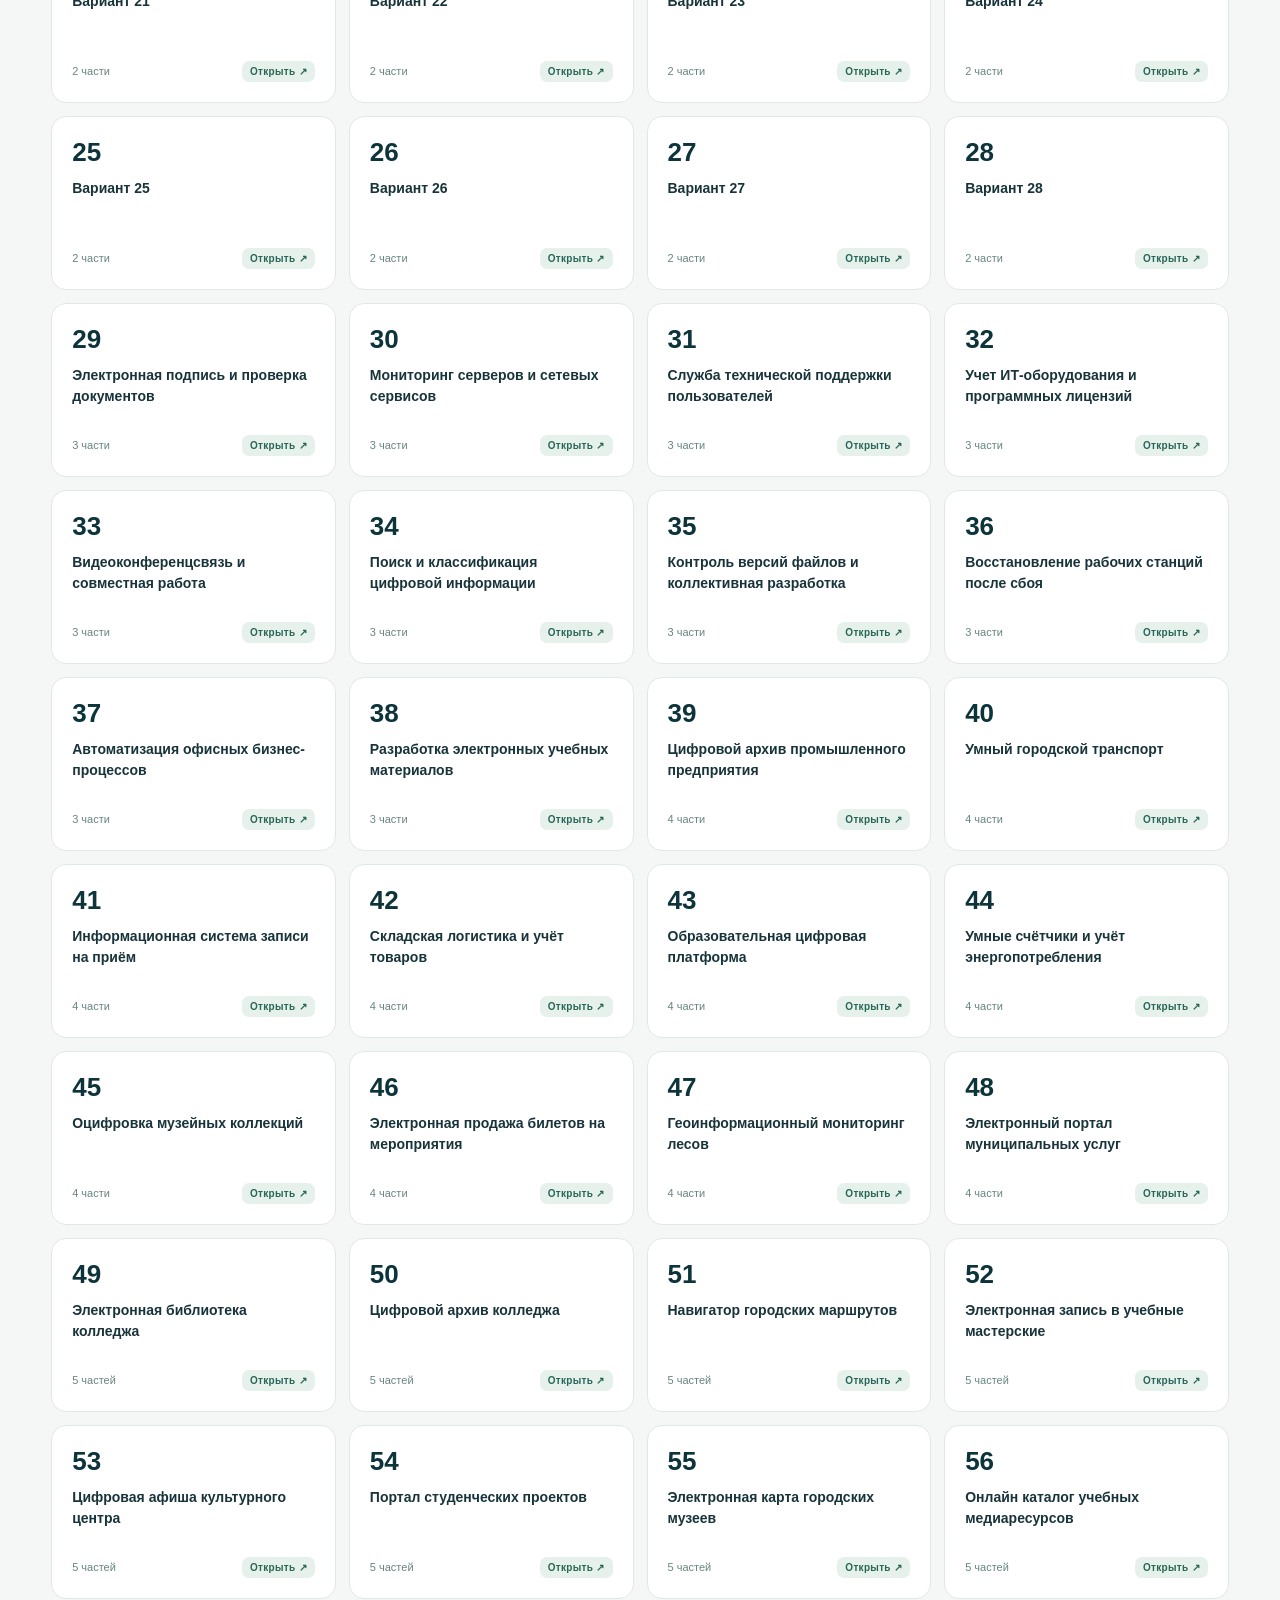
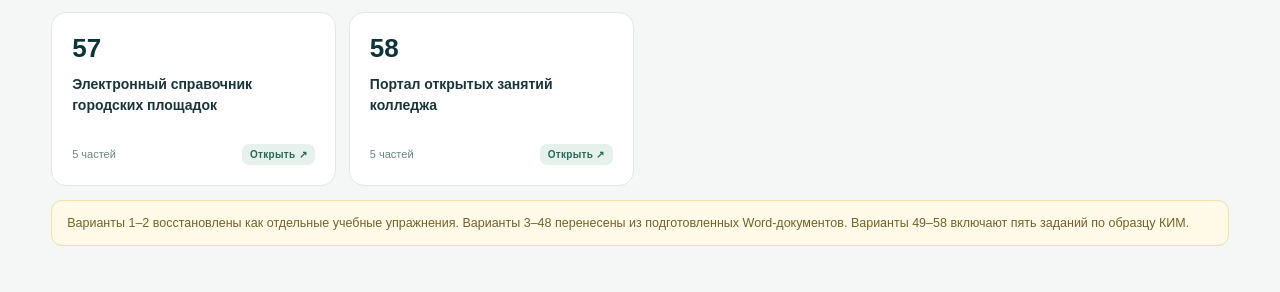
==== commit 8ffd99f1: "Publish practice variants 49 to 58 and Access guide" ====
--- a/index.html
+++ b/index.html
@@ -1,10 +1,11 @@
 <!doctype html>
-<html lang="ru"><head><meta charset="utf-8"><meta name="viewport" content="width=device-width,initial-scale=1"><meta name="theme-color" content="#0f3e45"><meta name="description" content="Варианты 1–48 по подготовке к демонстрационному экзамену 09.01.03 с пошаговыми методичками."><title>Практика ДЭ · варианты и методички</title><link rel="stylesheet" href="styles.css?v=20261109-2"></head>
+<html lang="ru"><head><meta charset="utf-8"><meta name="viewport" content="width=device-width,initial-scale=1"><meta name="theme-color" content="#0f3e45"><meta name="description" content="Варианты 1–58 по подготовке к демонстрационному экзамену 09.01.03 с пошаговыми методичками."><title>Практика ДЭ · варианты и методички</title><link rel="stylesheet" href="styles.css?v=20261124-1"></head>
 <body>
   <header class="site-header" data-site-header data-section="catalog"></header>
   <main id="app" class="main"><div class="loading">Загружаем практикум…</div></main>
-  <script src="site-navigation.js?v=20261109-3"></script>
+  <script src="site-navigation.js?v=20261109-4"></script>
   <script src="variants-data.js?v=20261108-3"></script>
   <script src="kim-visuals-2027.js?v=20261108-3"></script>
-  <script src="app.js?v=20261109-3"></script>
+  <script src="variants-49-58.js?v=20261124-1"></script>
+  <script src="app.js?v=20261124-1"></script>
 </body></html>
--- a/styles.css
+++ b/styles.css
@@ -30,6 +30,12 @@
 .guides li+li{margin-top:7px}
 .guides .task-content{font-size:15px}
 .guides .btn{white-space:normal;text-align:center;text-decoration:none}
+.guides .task-content a:not(.btn){color:var(--teal);text-decoration:underline;text-underline-offset:3px}
+.panel-grid > article{min-width:0}
+.variant-guides ol{padding-left:22px}
+.task-sql{overflow-x:auto;padding:10px 12px;background:#f3f8f5;border:1px solid var(--line);border-radius:8px}
+.task-equation{margin:12px 0 20px;overflow:auto;font-size:1.2em}
+.task-content .source-files a{color:var(--teal);text-decoration:underline;text-underline-offset:3px}
 @media(max-width:850px){.variant-guides{order:-1}}
 
 /* Site navigation */
